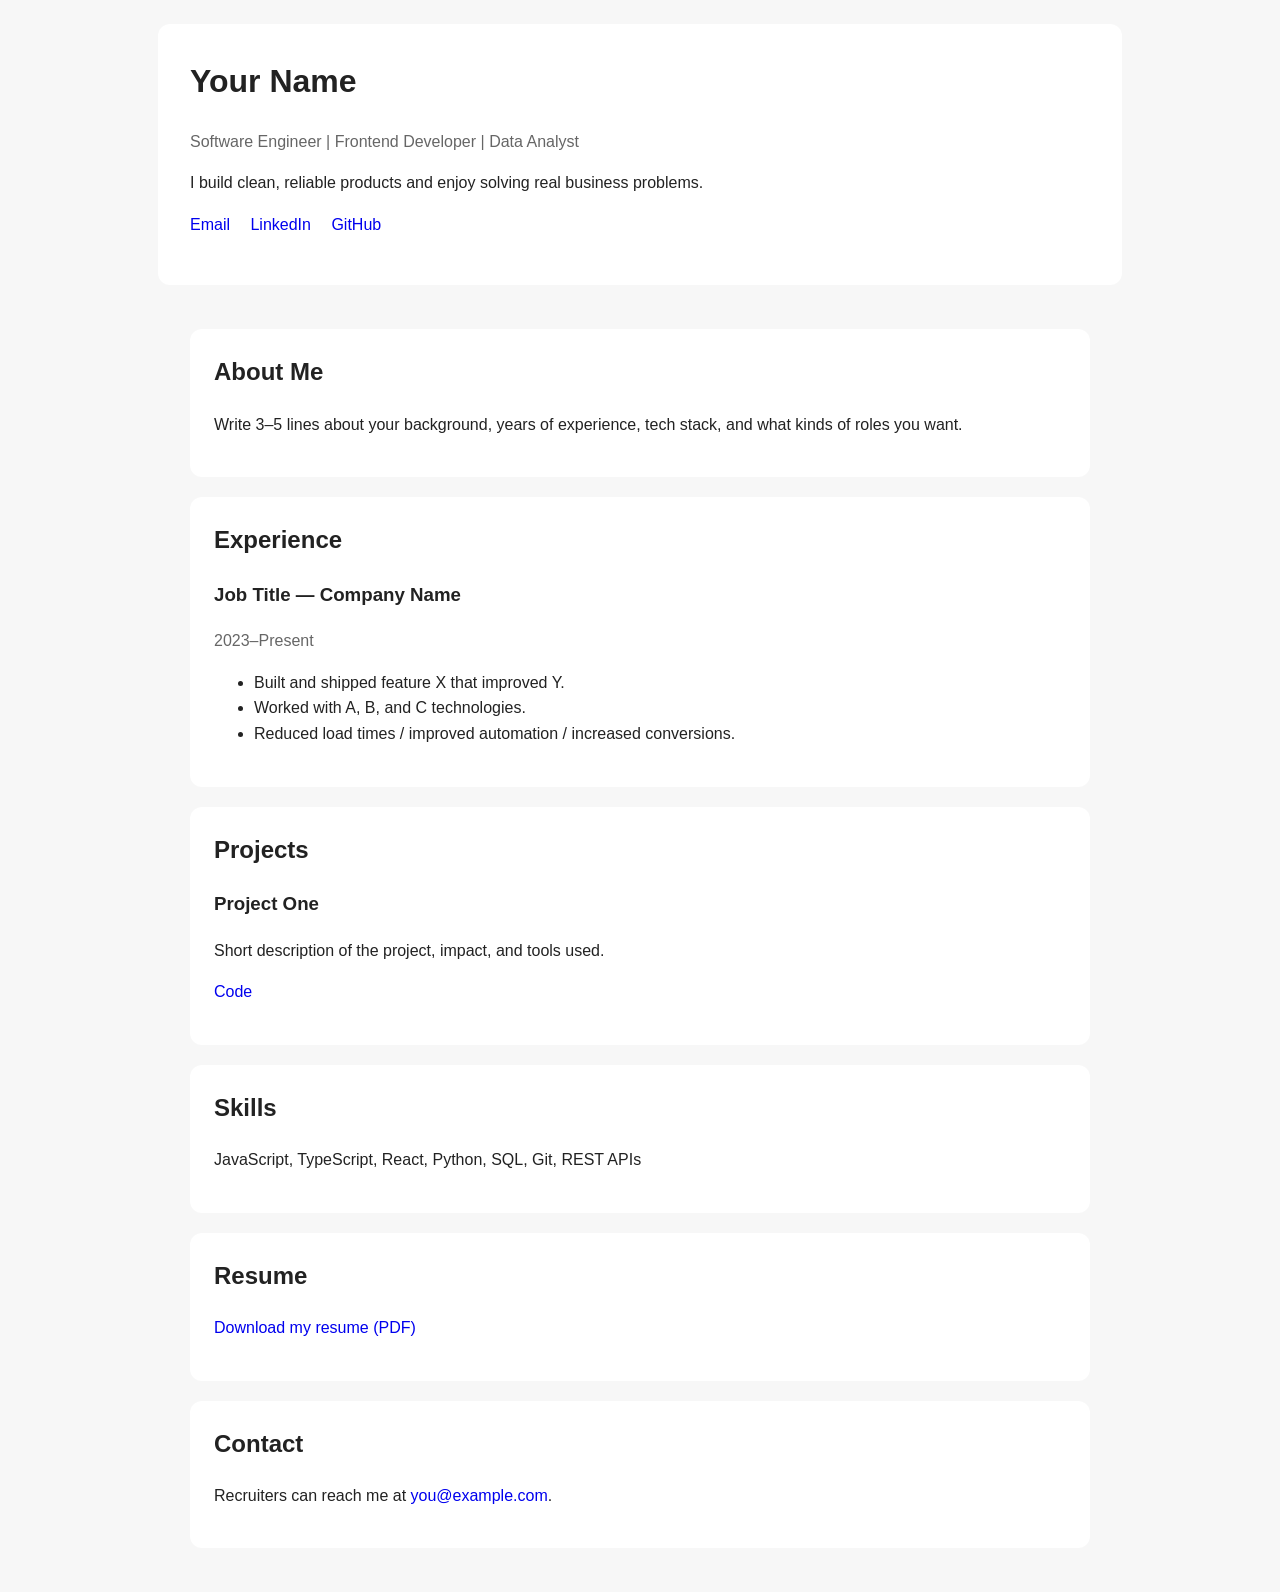
==== index.html @ fd003171 "added index and style" ====
<!DOCTYPE html>
<html lang="en">
<head>
  <meta charset="UTF-8" />
  <meta name="viewport" content="width=device-width, initial-scale=1.0" />
  <title>Your Name | CV</title>
  <meta name="description" content="Portfolio and CV of Your Name" />
  <link rel="stylesheet" href="style.css" />
</head>
<body>
  <header class="container hero">
    <h1>Your Name</h1>
    <p class="tagline">Software Engineer | Frontend Developer | Data Analyst</p>
    <p>
      I build clean, reliable products and enjoy solving real business problems.
    </p>
    <p class="links">
      <a href="mailto:you@example.com">Email</a>
      <a href="https://www.linkedin.com/in/your-linkedin/" target="_blank" rel="noopener">LinkedIn</a>
      <a href="https://github.com/yourusername" target="_blank" rel="noopener">GitHub</a>
    </p>
  </header>

  <main class="container">
    <section>
      <h2>About Me</h2>
      <p>
        Write 3–5 lines about your background, years of experience, tech stack,
        and what kinds of roles you want.
      </p>
    </section>

    <section>
      <h2>Experience</h2>
      <article>
        <h3>Job Title — Company Name</h3>
        <p class="meta">2023–Present</p>
        <ul>
          <li>Built and shipped feature X that improved Y.</li>
          <li>Worked with A, B, and C technologies.</li>
          <li>Reduced load times / improved automation / increased conversions.</li>
        </ul>
      </article>
    </section>

    <section>
      <h2>Projects</h2>
      <article>
        <h3>Project One</h3>
        <p>
          Short description of the project, impact, and tools used.
        </p>
        <p>
          <a href="https://github.com/yourusername/project-one" target="_blank" rel="noopener">Code</a>
        </p>
      </article>
    </section>

    <section>
      <h2>Skills</h2>
      <p>JavaScript, TypeScript, React, Python, SQL, Git, REST APIs</p>
    </section>

    <section>
      <h2>Resume</h2>
      <p>
        <a href="resume.pdf" target="_blank" rel="noopener">Download my resume (PDF)</a>
      </p>
    </section>

    <section>
      <h2>Contact</h2>
      <p>
        Recruiters can reach me at
        <a href="mailto:you@example.com">you@example.com</a>.
      </p>
    </section>
  </main>
</body>
</html>
---- style.css ----
body {
  margin: 0;
  font-family: Arial, sans-serif;
  line-height: 1.6;
  color: #222;
  background: #f7f7f7;
}

.container {
  max-width: 900px;
  margin: 0 auto;
  padding: 24px;
}

.hero {
  background: white;
  margin-top: 24px;
  border-radius: 12px;
  padding: 32px;
}

section {
  background: white;
  margin: 20px 0;
  border-radius: 12px;
  padding: 24px;
}

h1, h2, h3 {
  margin-top: 0;
}

.tagline, .meta {
  color: #666;
}

.links a {
  margin-right: 16px;
}

a {
  text-decoration: none;
}

a:hover {
  text-decoration: underline;
}
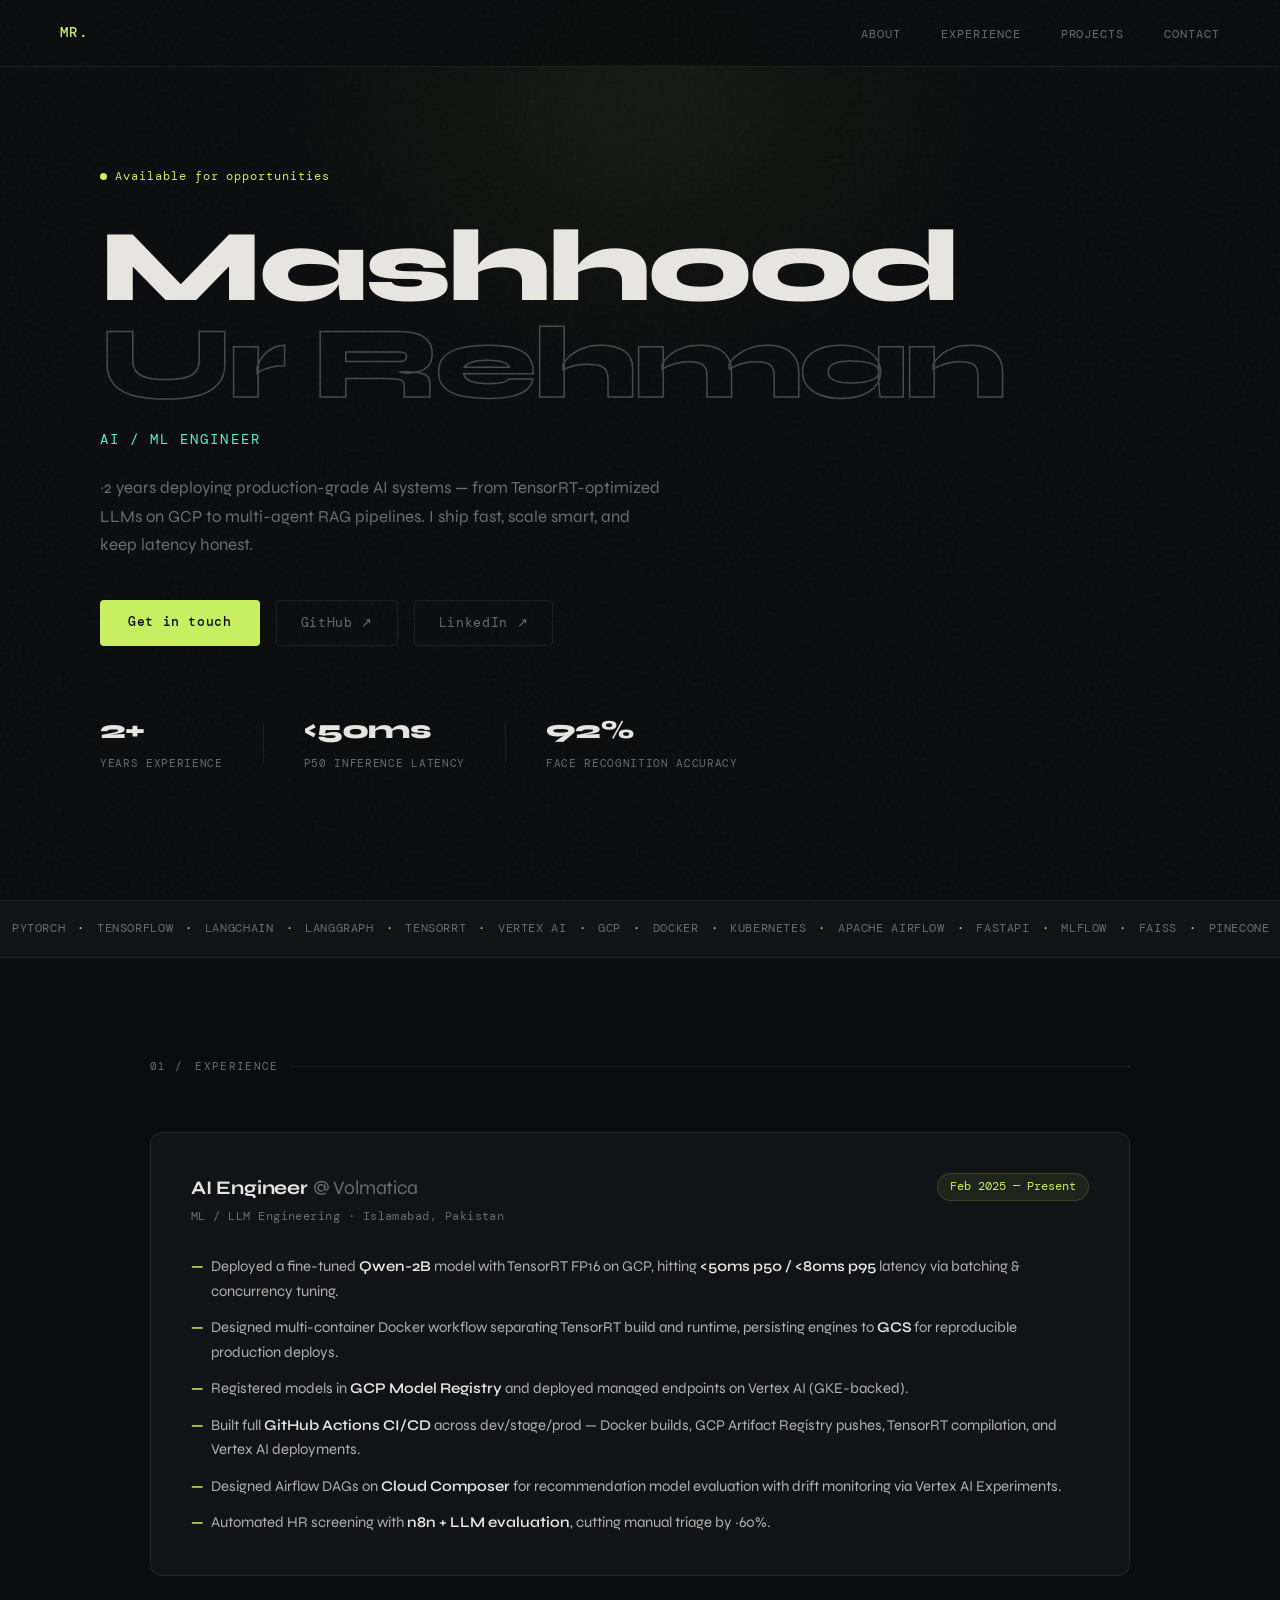
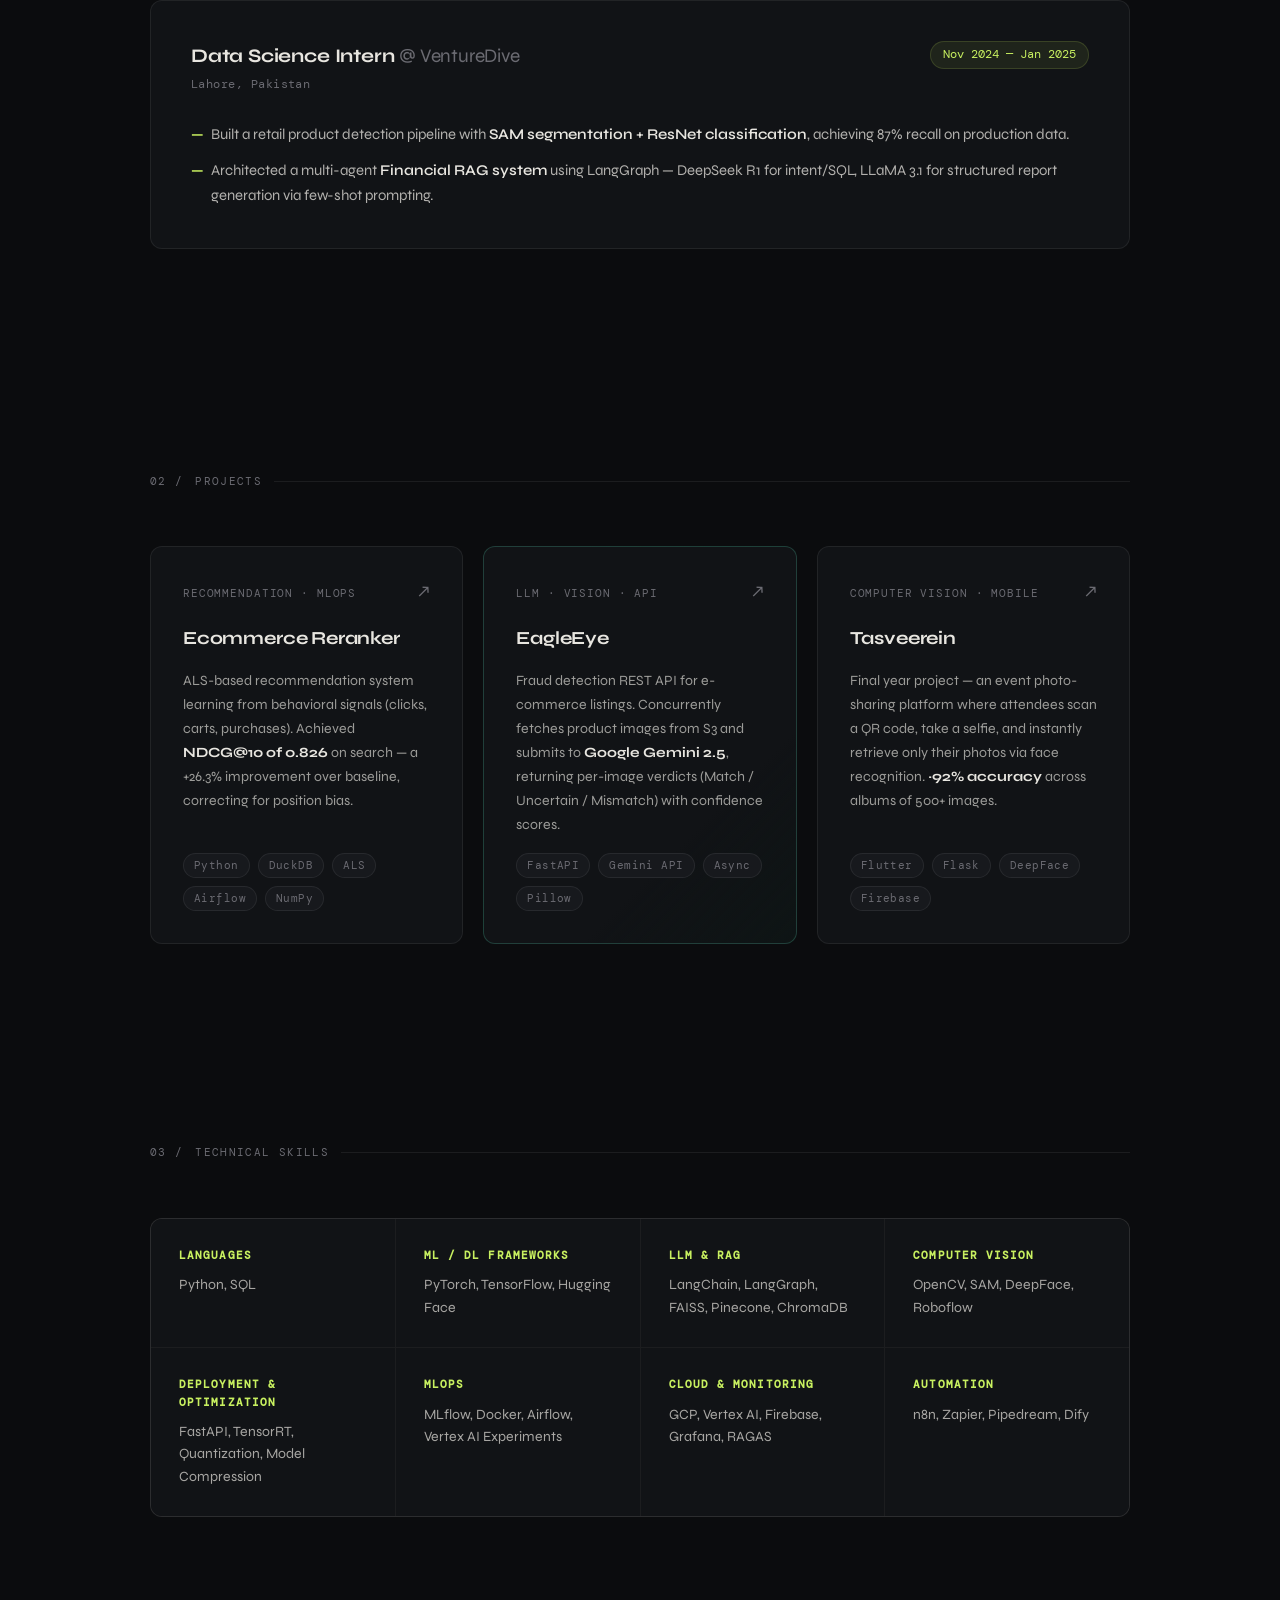
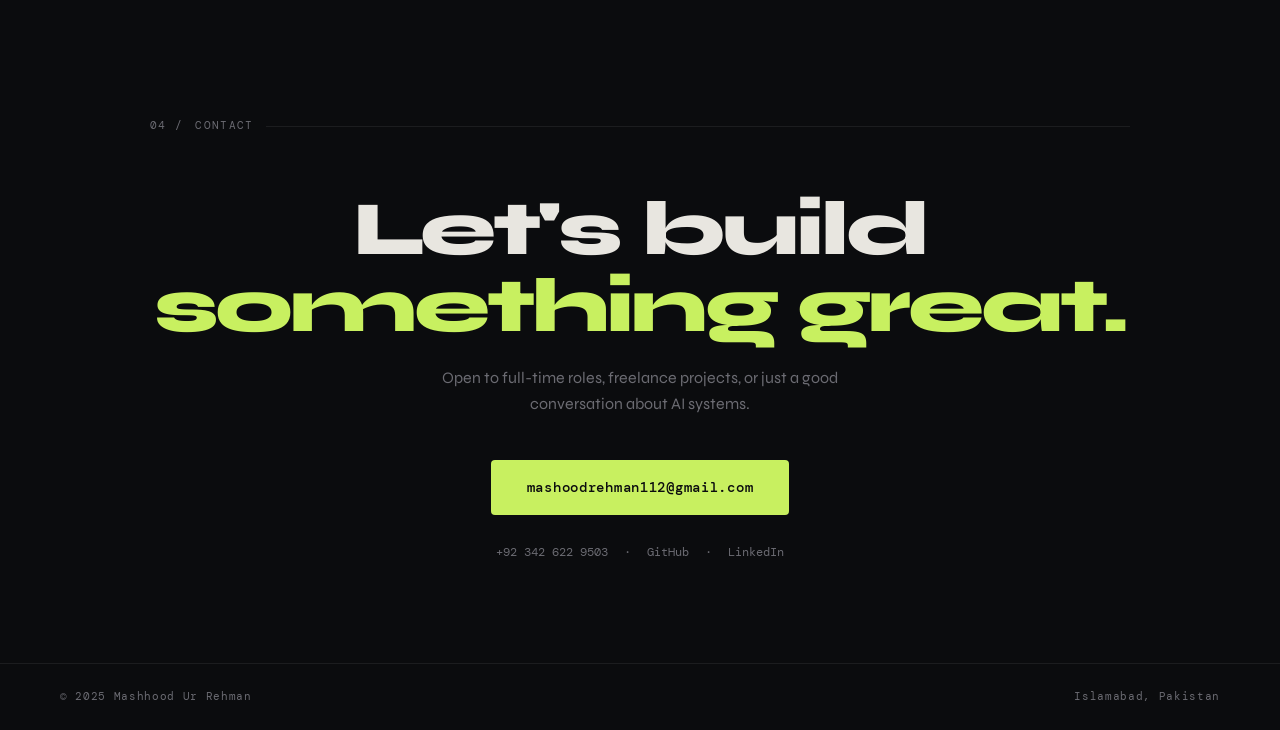
==== commit 7c2e8dbc: "modified index and style" ====
--- a/index.html
+++ b/index.html
@@ -2,79 +2,236 @@
 <html lang="en">
 <head>
   <meta charset="UTF-8" />
-  <meta name="viewport" content="width=device-width, initial-scale=1.0" />
-  <title>Your Name | CV</title>
-  <meta name="description" content="Portfolio and CV of Your Name" />
+  <meta name="viewport" content="width=device-width, initial-scale=1.0"/>
+  <title>Mashhood Ur Rehman — AI/ML Engineer</title>
   <link rel="stylesheet" href="style.css" />
+  <link rel="preconnect" href="https://fonts.googleapis.com">
+  <link href="https://fonts.googleapis.com/css2?family=Syne:wght@400;600;700;800&family=DM+Mono:wght@300;400;500&display=swap" rel="stylesheet">
 </head>
 <body>
-  <header class="container hero">
-    <h1>Your Name</h1>
-    <p class="tagline">Software Engineer | Frontend Developer | Data Analyst</p>
-    <p>
-      I build clean, reliable products and enjoy solving real business problems.
+
+  <!-- Noise overlay -->
+  <div class="noise"></div>
+
+  <!-- Ambient glow -->
+  <div class="ambient"></div>
+
+  <!-- NAV -->
+  <nav>
+    <span class="nav-logo">MR.</span>
+    <ul>
+      <li><a href="#about">About</a></li>
+      <li><a href="#experience">Experience</a></li>
+      <li><a href="#projects">Projects</a></li>
+      <li><a href="#contact">Contact</a></li>
+    </ul>
+  </nav>
+
+  <!-- HERO -->
+  <section class="hero" id="about">
+    <div class="hero-tag"><span class="dot"></span> Available for opportunities</div>
+    <h1>Mashhood<br/><em>Ur Rehman</em></h1>
+    <p class="hero-role">AI / ML Engineer</p>
+    <p class="hero-bio">
+      ~2 years deploying production-grade AI systems — from TensorRT-optimized LLMs on GCP to 
+      multi-agent RAG pipelines. I ship fast, scale smart, and keep latency honest.
     </p>
-    <p class="links">
-      <a href="mailto:you@example.com">Email</a>
-      <a href="https://www.linkedin.com/in/your-linkedin/" target="_blank" rel="noopener">LinkedIn</a>
-      <a href="https://github.com/yourusername" target="_blank" rel="noopener">GitHub</a>
-    </p>
-  </header>
-
-  <main class="container">
-    <section>
-      <h2>About Me</h2>
-      <p>
-        Write 3–5 lines about your background, years of experience, tech stack,
-        and what kinds of roles you want.
-      </p>
-    </section>
-
-    <section>
-      <h2>Experience</h2>
-      <article>
-        <h3>Job Title — Company Name</h3>
-        <p class="meta">2023–Present</p>
-        <ul>
-          <li>Built and shipped feature X that improved Y.</li>
-          <li>Worked with A, B, and C technologies.</li>
-          <li>Reduced load times / improved automation / increased conversions.</li>
-        </ul>
-      </article>
-    </section>
-
-    <section>
-      <h2>Projects</h2>
-      <article>
-        <h3>Project One</h3>
-        <p>
-          Short description of the project, impact, and tools used.
-        </p>
-        <p>
-          <a href="https://github.com/yourusername/project-one" target="_blank" rel="noopener">Code</a>
-        </p>
-      </article>
-    </section>
-
-    <section>
-      <h2>Skills</h2>
-      <p>JavaScript, TypeScript, React, Python, SQL, Git, REST APIs</p>
-    </section>
-
-    <section>
-      <h2>Resume</h2>
-      <p>
-        <a href="resume.pdf" target="_blank" rel="noopener">Download my resume (PDF)</a>
-      </p>
-    </section>
-
-    <section>
-      <h2>Contact</h2>
-      <p>
-        Recruiters can reach me at
-        <a href="mailto:you@example.com">you@example.com</a>.
-      </p>
-    </section>
-  </main>
+    <div class="hero-links">
+      <a href="mailto:mashoodrehman112@gmail.com" class="btn-primary">Get in touch</a>
+      <a href="https://github.com/MrMashood" class="btn-ghost" target="_blank">GitHub ↗</a>
+      <a href="https://linkedin.com" class="btn-ghost" target="_blank">LinkedIn ↗</a>
+    </div>
+    <div class="hero-stats">
+      <div class="stat"><span class="stat-num">2+</span><span class="stat-label">Years experience</span></div>
+      <div class="stat-div"></div>
+      <div class="stat"><span class="stat-num">&lt;50ms</span><span class="stat-label">p50 inference latency</span></div>
+      <div class="stat-div"></div>
+      <div class="stat"><span class="stat-num">92%</span><span class="stat-label">Face recognition accuracy</span></div>
+    </div>
+  </section>
+
+  <!-- SKILLS MARQUEE -->
+  <div class="marquee-wrap">
+    <div class="marquee">
+      <span>PyTorch</span><span class="sep">·</span>
+      <span>TensorFlow</span><span class="sep">·</span>
+      <span>LangChain</span><span class="sep">·</span>
+      <span>LangGraph</span><span class="sep">·</span>
+      <span>TensorRT</span><span class="sep">·</span>
+      <span>Vertex AI</span><span class="sep">·</span>
+      <span>GCP</span><span class="sep">·</span>
+      <span>Docker</span><span class="sep">·</span>
+      <span>Kubernetes</span><span class="sep">·</span>
+      <span>Apache Airflow</span><span class="sep">·</span>
+      <span>FastAPI</span><span class="sep">·</span>
+      <span>MLflow</span><span class="sep">·</span>
+      <span>FAISS</span><span class="sep">·</span>
+      <span>Pinecone</span><span class="sep">·</span>
+      <span>Hugging Face</span><span class="sep">·</span>
+      <span>OpenCV</span><span class="sep">·</span>
+      <!-- duplicate for seamless loop -->
+      <span>PyTorch</span><span class="sep">·</span>
+      <span>TensorFlow</span><span class="sep">·</span>
+      <span>LangChain</span><span class="sep">·</span>
+      <span>LangGraph</span><span class="sep">·</span>
+      <span>TensorRT</span><span class="sep">·</span>
+      <span>Vertex AI</span><span class="sep">·</span>
+      <span>GCP</span><span class="sep">·</span>
+      <span>Docker</span><span class="sep">·</span>
+      <span>Kubernetes</span><span class="sep">·</span>
+      <span>Apache Airflow</span><span class="sep">·</span>
+      <span>FastAPI</span><span class="sep">·</span>
+      <span>MLflow</span><span class="sep">·</span>
+      <span>FAISS</span><span class="sep">·</span>
+      <span>Pinecone</span><span class="sep">·</span>
+      <span>Hugging Face</span><span class="sep">·</span>
+      <span>OpenCV</span><span class="sep">·</span>
+    </div>
+  </div>
+
+  <!-- EXPERIENCE -->
+  <section class="section" id="experience">
+    <div class="section-label"><span class="mono">01 /</span> Experience</div>
+
+    <div class="exp-card">
+      <div class="exp-header">
+        <div>
+          <h3>AI Engineer <span class="muted">@ Volmatica</span></h3>
+          <p class="exp-sub">ML / LLM Engineering · Islamabad, Pakistan</p>
+        </div>
+        <span class="exp-date">Feb 2025 — Present</span>
+      </div>
+      <ul class="exp-list">
+        <li>Deployed a fine-tuned <strong>Qwen-2B</strong> model with TensorRT FP16 on GCP, hitting <strong>&lt;50ms p50 / &lt;80ms p95</strong> latency via batching & concurrency tuning.</li>
+        <li>Designed multi-container Docker workflow separating TensorRT build and runtime, persisting engines to <strong>GCS</strong> for reproducible production deploys.</li>
+        <li>Registered models in <strong>GCP Model Registry</strong> and deployed managed endpoints on Vertex AI (GKE-backed).</li>
+        <li>Built full <strong>GitHub Actions CI/CD</strong> across dev/stage/prod — Docker builds, GCP Artifact Registry pushes, TensorRT compilation, and Vertex AI deployments.</li>
+        <li>Designed Airflow DAGs on <strong>Cloud Composer</strong> for recommendation model evaluation with drift monitoring via Vertex AI Experiments.</li>
+        <li>Automated HR screening with <strong>n8n + LLM evaluation</strong>, cutting manual triage by ~60%.</li>
+      </ul>
+    </div>
+
+    <div class="exp-card">
+      <div class="exp-header">
+        <div>
+          <h3>Data Science Intern <span class="muted">@ VentureDive</span></h3>
+          <p class="exp-sub">Lahore, Pakistan</p>
+        </div>
+        <span class="exp-date">Nov 2024 — Jan 2025</span>
+      </div>
+      <ul class="exp-list">
+        <li>Built a retail product detection pipeline with <strong>SAM segmentation + ResNet classification</strong>, achieving 87% recall on production data.</li>
+        <li>Architected a multi-agent <strong>Financial RAG system</strong> using LangGraph — DeepSeek R1 for intent/SQL, LLaMA 3.1 for structured report generation via few-shot prompting.</li>
+      </ul>
+    </div>
+  </section>
+
+  <!-- PROJECTS -->
+  <section class="section" id="projects">
+    <div class="section-label"><span class="mono">02 /</span> Projects</div>
+
+    <div class="projects-grid">
+
+      <div class="proj-card">
+        <div class="proj-top">
+          <span class="proj-tag">Recommendation · MLOps</span>
+          <a href="#" class="proj-link">↗</a>
+        </div>
+        <h3>Ecommerce Reranker</h3>
+        <p>ALS-based recommendation system learning from behavioral signals (clicks, carts, purchases). Achieved <strong>NDCG@10 of 0.826</strong> on search — a +26.3% improvement over baseline, correcting for position bias.</p>
+        <div class="proj-stack">
+          <span>Python</span><span>DuckDB</span><span>ALS</span><span>Airflow</span><span>NumPy</span>
+        </div>
+      </div>
+
+      <div class="proj-card featured">
+        <div class="proj-top">
+          <span class="proj-tag">LLM · Vision · API</span>
+          <a href="#" class="proj-link">↗</a>
+        </div>
+        <h3>EagleEye</h3>
+        <p>Fraud detection REST API for e-commerce listings. Concurrently fetches product images from S3 and submits to <strong>Google Gemini 2.5</strong>, returning per-image verdicts (Match / Uncertain / Mismatch) with confidence scores.</p>
+        <div class="proj-stack">
+          <span>FastAPI</span><span>Gemini API</span><span>Async</span><span>Pillow</span>
+        </div>
+      </div>
+
+      <div class="proj-card">
+        <div class="proj-top">
+          <span class="proj-tag">Computer Vision · Mobile</span>
+          <a href="#" class="proj-link">↗</a>
+        </div>
+        <h3>Tasveerein</h3>
+        <p>Final year project — an event photo-sharing platform where attendees scan a QR code, take a selfie, and instantly retrieve only their photos via face recognition. <strong>~92% accuracy</strong> across albums of 500+ images.</p>
+        <div class="proj-stack">
+          <span>Flutter</span><span>Flask</span><span>DeepFace</span><span>Firebase</span>
+        </div>
+      </div>
+
+    </div>
+  </section>
+
+  <!-- SKILLS -->
+  <section class="section skills-section">
+    <div class="section-label"><span class="mono">03 /</span> Technical Skills</div>
+    <div class="skills-grid">
+      <div class="skill-group">
+        <h4>Languages</h4>
+        <p>Python, SQL</p>
+      </div>
+      <div class="skill-group">
+        <h4>ML / DL Frameworks</h4>
+        <p>PyTorch, TensorFlow, Hugging Face</p>
+      </div>
+      <div class="skill-group">
+        <h4>LLM & RAG</h4>
+        <p>LangChain, LangGraph, FAISS, Pinecone, ChromaDB</p>
+      </div>
+      <div class="skill-group">
+        <h4>Computer Vision</h4>
+        <p>OpenCV, SAM, DeepFace, Roboflow</p>
+      </div>
+      <div class="skill-group">
+        <h4>Deployment & Optimization</h4>
+        <p>FastAPI, TensorRT, Quantization, Model Compression</p>
+      </div>
+      <div class="skill-group">
+        <h4>MLOps</h4>
+        <p>MLflow, Docker, Airflow, Vertex AI Experiments</p>
+      </div>
+      <div class="skill-group">
+        <h4>Cloud & Monitoring</h4>
+        <p>GCP, Vertex AI, Firebase, Grafana, RAGAS</p>
+      </div>
+      <div class="skill-group">
+        <h4>Automation</h4>
+        <p>n8n, Zapier, Pipedream, Dify</p>
+      </div>
+    </div>
+  </section>
+
+  <!-- CONTACT -->
+  <section class="section contact-section" id="contact">
+    <div class="section-label"><span class="mono">04 /</span> Contact</div>
+    <h2 class="contact-heading">Let's build<br/><em>something great.</em></h2>
+    <p class="contact-sub">Open to full-time roles, freelance projects, or just a good conversation about AI systems.</p>
+    <a href="mailto:mashoodrehman112@gmail.com" class="btn-primary large">
+      mashoodrehman112@gmail.com
+    </a>
+    <div class="contact-links">
+      <a href="tel:+923426229503">+92 342 622 9503</a>
+      <span>·</span>
+      <a href="https://github.com/MrMashood" target="_blank">GitHub</a>
+      <span>·</span>
+      <a href="https://linkedin.com" target="_blank">LinkedIn</a>
+    </div>
+  </section>
+
+  <!-- FOOTER -->
+  <footer>
+    <span class="mono">© 2025 Mashhood Ur Rehman</span>
+    <span class="mono">Islamabad, Pakistan</span>
+  </footer>
+
 </body>
-</html>+</html>
--- a/style.css
+++ b/style.css
@@ -1,47 +1,602 @@
+/* ============================================
+   MASHHOOD UR REHMAN — Portfolio
+   Aesthetic: Dark industrial / editorial
+   Fonts: Syne (display) + DM Mono (accents)
+   ============================================ */
+
+*, *::before, *::after {
+  box-sizing: border-box;
+  margin: 0;
+  padding: 0;
+}
+
+:root {
+  --bg: #0b0c0e;
+  --surface: #111316;
+  --surface2: #17191d;
+  --border: rgba(255,255,255,0.07);
+  --text: #e8e6e0;
+  --muted: #6b6b72;
+  --accent: #c8f060;
+  --accent2: #5ff0c8;
+  --font-display: 'Syne', sans-serif;
+  --font-mono: 'DM Mono', monospace;
+}
+
+html {
+  scroll-behavior: smooth;
+}
+
 body {
-  margin: 0;
-  font-family: Arial, sans-serif;
+  background: var(--bg);
+  color: var(--text);
+  font-family: var(--font-display);
+  font-size: 16px;
   line-height: 1.6;
-  color: #222;
-  background: #f7f7f7;
-}
-
-.container {
-  max-width: 900px;
+  overflow-x: hidden;
+}
+
+/* ---- Noise texture overlay ---- */
+.noise {
+  position: fixed;
+  inset: 0;
+  z-index: 9999;
+  pointer-events: none;
+  opacity: 0.03;
+  background-image: url("data:image/svg+xml,%3Csvg viewBox='0 0 256 256' xmlns='http://www.w3.org/2000/svg'%3E%3Cfilter id='noise'%3E%3CfeTurbulence type='fractalNoise' baseFrequency='0.9' numOctaves='4' stitchTiles='stitch'/%3E%3C/filter%3E%3Crect width='100%25' height='100%25' filter='url(%23noise)'/%3E%3C/svg%3E");
+}
+
+/* ---- Ambient glow ---- */
+.ambient {
+  position: fixed;
+  top: -200px;
+  left: 50%;
+  transform: translateX(-50%);
+  width: 800px;
+  height: 600px;
+  background: radial-gradient(ellipse at center, rgba(200,240,96,0.06) 0%, transparent 70%);
+  pointer-events: none;
+  z-index: 0;
+}
+
+/* ============================================
+   NAV
+   ============================================ */
+nav {
+  position: fixed;
+  top: 0; left: 0; right: 0;
+  z-index: 100;
+  display: flex;
+  align-items: center;
+  justify-content: space-between;
+  padding: 20px 60px;
+  background: rgba(11,12,14,0.85);
+  backdrop-filter: blur(16px);
+  border-bottom: 1px solid var(--border);
+}
+
+.nav-logo {
+  font-family: var(--font-mono);
+  font-size: 0.85rem;
+  color: var(--accent);
+  font-weight: 500;
+  letter-spacing: 0.1em;
+}
+
+nav ul {
+  list-style: none;
+  display: flex;
+  gap: 40px;
+}
+
+nav ul a {
+  font-family: var(--font-mono);
+  font-size: 0.75rem;
+  color: var(--muted);
+  text-decoration: none;
+  letter-spacing: 0.08em;
+  text-transform: uppercase;
+  transition: color 0.2s;
+}
+
+nav ul a:hover { color: var(--text); }
+
+/* ============================================
+   HERO
+   ============================================ */
+.hero {
+  min-height: 100vh;
+  display: flex;
+  flex-direction: column;
+  justify-content: center;
+  padding: 120px 60px 80px;
+  position: relative;
+  z-index: 1;
+  max-width: 1200px;
   margin: 0 auto;
-  padding: 24px;
-}
-
-.hero {
-  background: white;
-  margin-top: 24px;
+  animation: fadeUp 0.9s ease both;
+}
+
+@keyframes fadeUp {
+  from { opacity: 0; transform: translateY(30px); }
+  to   { opacity: 1; transform: translateY(0); }
+}
+
+.hero-tag {
+  display: inline-flex;
+  align-items: center;
+  gap: 8px;
+  font-family: var(--font-mono);
+  font-size: 0.75rem;
+  color: var(--accent);
+  letter-spacing: 0.08em;
+  margin-bottom: 32px;
+  animation: fadeUp 0.8s 0.1s ease both;
+}
+
+.dot {
+  width: 7px;
+  height: 7px;
+  background: var(--accent);
+  border-radius: 50%;
+  animation: pulse 2s infinite;
+}
+
+@keyframes pulse {
+  0%, 100% { opacity: 1; box-shadow: 0 0 0 0 rgba(200,240,96,0.4); }
+  50% { box-shadow: 0 0 0 6px rgba(200,240,96,0); }
+}
+
+.hero h1 {
+  font-size: clamp(3.5rem, 8vw, 7rem);
+  font-weight: 800;
+  line-height: 0.95;
+  letter-spacing: -0.03em;
+  margin-bottom: 16px;
+  animation: fadeUp 0.8s 0.15s ease both;
+}
+
+.hero h1 em {
+  font-style: normal;
+  color: transparent;
+  -webkit-text-stroke: 1.5px rgba(255,255,255,0.25);
+}
+
+.hero-role {
+  font-family: var(--font-mono);
+  font-size: 0.85rem;
+  color: var(--accent2);
+  letter-spacing: 0.15em;
+  text-transform: uppercase;
+  margin-bottom: 24px;
+  animation: fadeUp 0.8s 0.2s ease both;
+}
+
+.hero-bio {
+  max-width: 560px;
+  font-size: 1.05rem;
+  color: var(--muted);
+  line-height: 1.7;
+  margin-bottom: 40px;
+  animation: fadeUp 0.8s 0.25s ease both;
+}
+
+.hero-links {
+  display: flex;
+  gap: 16px;
+  flex-wrap: wrap;
+  margin-bottom: 64px;
+  animation: fadeUp 0.8s 0.3s ease both;
+}
+
+.btn-primary {
+  display: inline-block;
+  padding: 12px 28px;
+  background: var(--accent);
+  color: #0b0c0e;
+  font-family: var(--font-mono);
+  font-size: 0.8rem;
+  font-weight: 500;
+  letter-spacing: 0.05em;
+  text-decoration: none;
+  border-radius: 4px;
+  transition: background 0.2s, transform 0.15s;
+}
+.btn-primary:hover { background: #d6f57a; transform: translateY(-1px); }
+.btn-primary.large { font-size: 0.9rem; padding: 16px 36px; }
+
+.btn-ghost {
+  display: inline-block;
+  padding: 12px 24px;
+  border: 1px solid var(--border);
+  color: var(--muted);
+  font-family: var(--font-mono);
+  font-size: 0.8rem;
+  letter-spacing: 0.05em;
+  text-decoration: none;
+  border-radius: 4px;
+  transition: border-color 0.2s, color 0.2s;
+}
+.btn-ghost:hover { border-color: var(--text); color: var(--text); }
+
+.hero-stats {
+  display: flex;
+  align-items: center;
+  gap: 40px;
+  animation: fadeUp 0.8s 0.35s ease both;
+}
+
+.stat { display: flex; flex-direction: column; gap: 4px; }
+.stat-num {
+  font-size: 1.6rem;
+  font-weight: 800;
+  color: var(--text);
+  letter-spacing: -0.02em;
+}
+.stat-label {
+  font-family: var(--font-mono);
+  font-size: 0.7rem;
+  color: var(--muted);
+  text-transform: uppercase;
+  letter-spacing: 0.06em;
+}
+.stat-div {
+  width: 1px;
+  height: 40px;
+  background: var(--border);
+}
+
+/* ============================================
+   MARQUEE
+   ============================================ */
+.marquee-wrap {
+  overflow: hidden;
+  border-top: 1px solid var(--border);
+  border-bottom: 1px solid var(--border);
+  padding: 18px 0;
+  background: var(--surface);
+  position: relative;
+  z-index: 1;
+}
+
+.marquee {
+  display: flex;
+  gap: 0;
+  white-space: nowrap;
+  animation: marquee 32s linear infinite;
+  width: max-content;
+}
+
+.marquee span {
+  font-family: var(--font-mono);
+  font-size: 0.78rem;
+  color: var(--muted);
+  letter-spacing: 0.05em;
+  padding: 0 12px;
+  text-transform: uppercase;
+}
+
+.marquee .sep {
+  color: var(--accent);
+  padding: 0;
+}
+
+@keyframes marquee {
+  from { transform: translateX(0); }
+  to   { transform: translateX(-50%); }
+}
+
+/* ============================================
+   SECTIONS
+   ============================================ */
+.section {
+  max-width: 1100px;
+  margin: 0 auto;
+  padding: 100px 60px;
+  position: relative;
+  z-index: 1;
+}
+
+.section-label {
+  font-family: var(--font-mono);
+  font-size: 0.7rem;
+  color: var(--muted);
+  letter-spacing: 0.12em;
+  text-transform: uppercase;
+  margin-bottom: 56px;
+  display: flex;
+  align-items: center;
+  gap: 12px;
+}
+
+.section-label::after {
+  content: '';
+  flex: 1;
+  height: 1px;
+  background: var(--border);
+}
+
+.mono { font-family: var(--font-mono); }
+.muted { color: var(--muted); font-weight: 400; }
+
+/* ============================================
+   EXPERIENCE
+   ============================================ */
+.exp-card {
+  background: var(--surface);
+  border: 1px solid var(--border);
+  border-radius: 12px;
+  padding: 40px;
+  margin-bottom: 24px;
+  transition: border-color 0.2s, transform 0.2s;
+}
+
+.exp-card:hover {
+  border-color: rgba(255,255,255,0.14);
+  transform: translateY(-2px);
+}
+
+.exp-header {
+  display: flex;
+  justify-content: space-between;
+  align-items: flex-start;
+  gap: 20px;
+  margin-bottom: 28px;
+  flex-wrap: wrap;
+}
+
+.exp-header h3 {
+  font-size: 1.2rem;
+  font-weight: 700;
+  letter-spacing: -0.01em;
+  margin-bottom: 4px;
+}
+
+.exp-sub {
+  font-family: var(--font-mono);
+  font-size: 0.72rem;
+  color: var(--muted);
+  letter-spacing: 0.04em;
+}
+
+.exp-date {
+  font-family: var(--font-mono);
+  font-size: 0.72rem;
+  color: var(--accent);
+  white-space: nowrap;
+  background: rgba(200,240,96,0.08);
+  padding: 4px 12px;
+  border-radius: 20px;
+  border: 1px solid rgba(200,240,96,0.15);
+}
+
+.exp-list {
+  list-style: none;
+  display: flex;
+  flex-direction: column;
+  gap: 12px;
+}
+
+.exp-list li {
+  font-size: 0.93rem;
+  color: rgba(232,230,224,0.75);
+  padding-left: 20px;
+  position: relative;
+  line-height: 1.65;
+}
+
+.exp-list li::before {
+  content: '—';
+  position: absolute;
+  left: 0;
+  color: var(--accent);
+  font-weight: 700;
+}
+
+.exp-list strong { color: var(--text); font-weight: 600; }
+
+/* ============================================
+   PROJECTS
+   ============================================ */
+.projects-grid {
+  display: grid;
+  grid-template-columns: repeat(auto-fit, minmax(300px, 1fr));
+  gap: 20px;
+}
+
+.proj-card {
+  background: var(--surface);
+  border: 1px solid var(--border);
   border-radius: 12px;
   padding: 32px;
-}
-
-section {
-  background: white;
-  margin: 20px 0;
+  transition: border-color 0.2s, transform 0.2s;
+  display: flex;
+  flex-direction: column;
+  gap: 16px;
+}
+
+.proj-card:hover {
+  border-color: rgba(255,255,255,0.14);
+  transform: translateY(-3px);
+}
+
+.proj-card.featured {
+  border-color: rgba(95,240,200,0.2);
+  background: linear-gradient(135deg, var(--surface) 70%, rgba(95,240,200,0.04));
+}
+
+.proj-top {
+  display: flex;
+  justify-content: space-between;
+  align-items: center;
+}
+
+.proj-tag {
+  font-family: var(--font-mono);
+  font-size: 0.68rem;
+  color: var(--muted);
+  letter-spacing: 0.08em;
+  text-transform: uppercase;
+}
+
+.proj-link {
+  font-size: 1.1rem;
+  color: var(--muted);
+  text-decoration: none;
+  transition: color 0.2s;
+}
+.proj-link:hover { color: var(--accent); }
+
+.proj-card h3 {
+  font-size: 1.15rem;
+  font-weight: 700;
+  letter-spacing: -0.01em;
+}
+
+.proj-card p {
+  font-size: 0.88rem;
+  color: rgba(232,230,224,0.65);
+  line-height: 1.7;
+  flex: 1;
+}
+
+.proj-card strong { color: var(--text); }
+
+.proj-stack {
+  display: flex;
+  flex-wrap: wrap;
+  gap: 8px;
+  margin-top: auto;
+}
+
+.proj-stack span {
+  font-family: var(--font-mono);
+  font-size: 0.67rem;
+  color: var(--muted);
+  background: var(--surface2);
+  border: 1px solid var(--border);
+  padding: 3px 10px;
+  border-radius: 20px;
+  letter-spacing: 0.04em;
+}
+
+/* ============================================
+   SKILLS
+   ============================================ */
+.skills-grid {
+  display: grid;
+  grid-template-columns: repeat(auto-fit, minmax(220px, 1fr));
+  gap: 1px;
+  background: var(--border);
+  border: 1px solid var(--border);
   border-radius: 12px;
-  padding: 24px;
-}
-
-h1, h2, h3 {
-  margin-top: 0;
-}
-
-.tagline, .meta {
-  color: #666;
-}
-
-.links a {
-  margin-right: 16px;
-}
-
-a {
+  overflow: hidden;
+}
+
+.skill-group {
+  background: var(--surface);
+  padding: 28px 28px;
+}
+
+.skill-group h4 {
+  font-family: var(--font-mono);
+  font-size: 0.68rem;
+  color: var(--accent);
+  text-transform: uppercase;
+  letter-spacing: 0.1em;
+  margin-bottom: 10px;
+}
+
+.skill-group p {
+  font-size: 0.88rem;
+  color: rgba(232,230,224,0.7);
+  line-height: 1.6;
+}
+
+/* ============================================
+   CONTACT
+   ============================================ */
+.contact-section {
+  text-align: center;
+}
+
+.contact-heading {
+  font-size: clamp(2.8rem, 6vw, 5.5rem);
+  font-weight: 800;
+  letter-spacing: -0.04em;
+  line-height: 1;
+  margin-bottom: 20px;
+}
+
+.contact-heading em {
+  font-style: normal;
+  color: var(--accent);
+}
+
+.contact-sub {
+  font-size: 1rem;
+  color: var(--muted);
+  margin-bottom: 44px;
+  max-width: 480px;
+  margin-left: auto;
+  margin-right: auto;
+}
+
+.contact-links {
+  margin-top: 28px;
+  display: flex;
+  justify-content: center;
+  align-items: center;
+  gap: 16px;
+  font-family: var(--font-mono);
+  font-size: 0.78rem;
+  color: var(--muted);
+}
+
+.contact-links a {
+  color: var(--muted);
   text-decoration: none;
-}
-
-a:hover {
-  text-decoration: underline;
-}+  transition: color 0.2s;
+}
+.contact-links a:hover { color: var(--text); }
+
+/* ============================================
+   FOOTER
+   ============================================ */
+footer {
+  border-top: 1px solid var(--border);
+  display: flex;
+  justify-content: space-between;
+  padding: 24px 60px;
+  font-family: var(--font-mono);
+  font-size: 0.7rem;
+  color: var(--muted);
+  letter-spacing: 0.06em;
+}
+
+/* ============================================
+   RESPONSIVE
+   ============================================ */
+@media (max-width: 768px) {
+  nav { padding: 16px 24px; }
+  nav ul { gap: 20px; }
+
+  .hero { padding: 100px 24px 60px; }
+  .section { padding: 70px 24px; }
+  footer { padding: 20px 24px; flex-direction: column; gap: 8px; }
+
+  .hero-stats { gap: 24px; flex-wrap: wrap; }
+  .stat-div { display: none; }
+
+  .exp-header { flex-direction: column; }
+  .exp-card { padding: 28px 20px; }
+
+  .contact-links { flex-wrap: wrap; }
+}
+
+@media (max-width: 480px) {
+  nav ul { display: none; }
+  .hero h1 { font-size: 3rem; }
+  .projects-grid { grid-template-columns: 1fr; }
+  .skills-grid { grid-template-columns: 1fr; }
+}
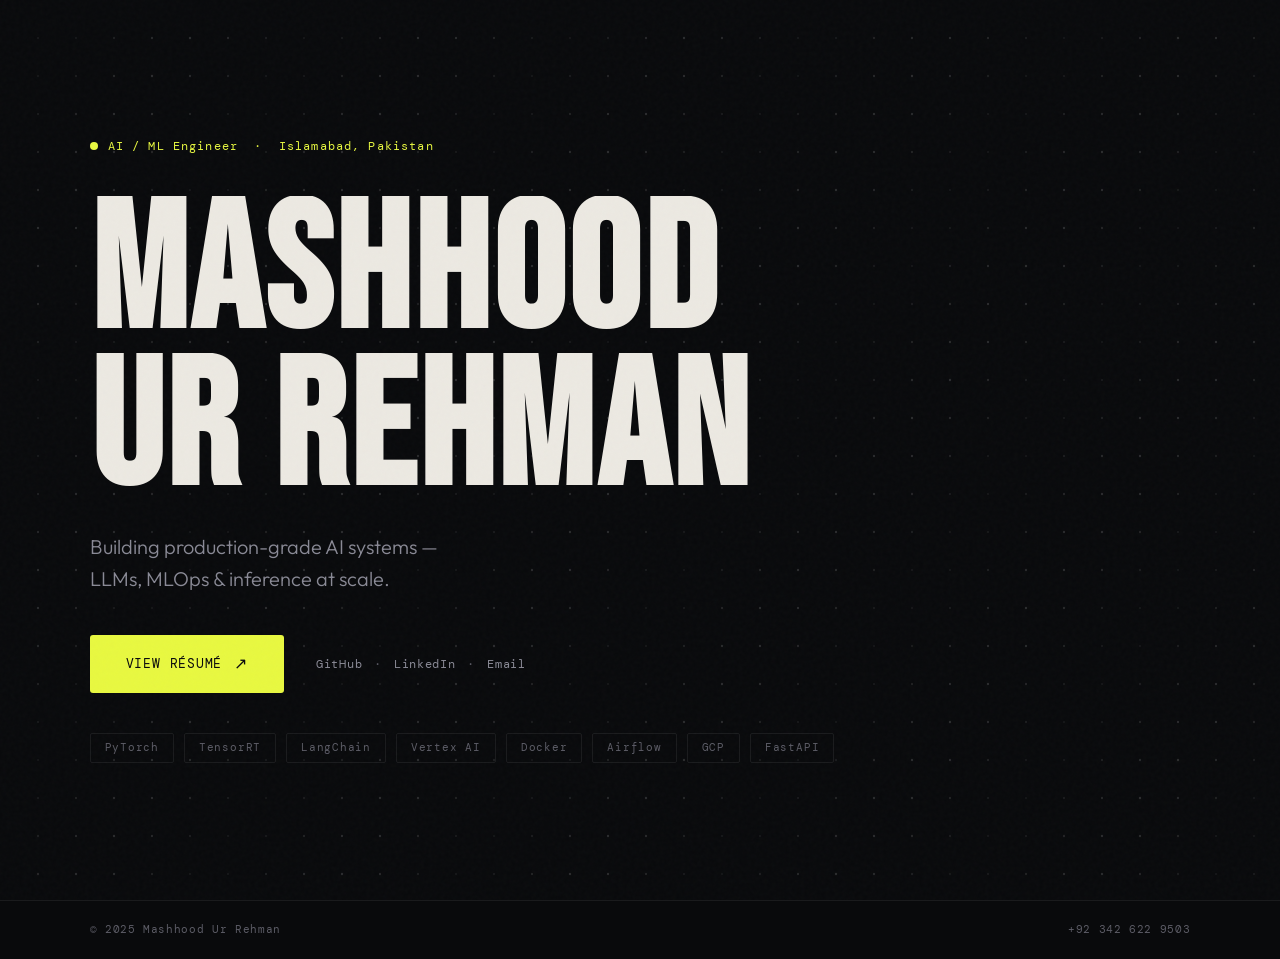
==== commit 4c4b78b5: "modified index and style" ====
--- a/index.html
+++ b/index.html
@@ -1,237 +1,103 @@
 <!DOCTYPE html>
 <html lang="en">
 <head>
-  <meta charset="UTF-8" />
+  <meta charset="UTF-8"/>
   <meta name="viewport" content="width=device-width, initial-scale=1.0"/>
-  <title>Mashhood Ur Rehman — AI/ML Engineer</title>
-  <link rel="stylesheet" href="style.css" />
+  <title>Mashhood Ur Rehman</title>
+  <link rel="stylesheet" href="style.css"/>
   <link rel="preconnect" href="https://fonts.googleapis.com">
-  <link href="https://fonts.googleapis.com/css2?family=Syne:wght@400;600;700;800&family=DM+Mono:wght@300;400;500&display=swap" rel="stylesheet">
+  <link href="https://fonts.googleapis.com/css2?family=Bebas+Neue&family=Outfit:wght@300;400;500&family=DM+Mono:wght@300;400&display=swap" rel="stylesheet">
 </head>
-<body>
+<body class="home-page">
 
-  <!-- Noise overlay -->
+  <canvas id="grid-canvas"></canvas>
   <div class="noise"></div>
 
-  <!-- Ambient glow -->
-  <div class="ambient"></div>
+  <main class="home-main">
 
-  <!-- NAV -->
-  <nav>
-    <span class="nav-logo">MR.</span>
-    <ul>
-      <li><a href="#about">About</a></li>
-      <li><a href="#experience">Experience</a></li>
-      <li><a href="#projects">Projects</a></li>
-      <li><a href="#contact">Contact</a></li>
-    </ul>
-  </nav>
-
-  <!-- HERO -->
-  <section class="hero" id="about">
-    <div class="hero-tag"><span class="dot"></span> Available for opportunities</div>
-    <h1>Mashhood<br/><em>Ur Rehman</em></h1>
-    <p class="hero-role">AI / ML Engineer</p>
-    <p class="hero-bio">
-      ~2 years deploying production-grade AI systems — from TensorRT-optimized LLMs on GCP to 
-      multi-agent RAG pipelines. I ship fast, scale smart, and keep latency honest.
-    </p>
-    <div class="hero-links">
-      <a href="mailto:mashoodrehman112@gmail.com" class="btn-primary">Get in touch</a>
-      <a href="https://github.com/MrMashood" class="btn-ghost" target="_blank">GitHub ↗</a>
-      <a href="https://linkedin.com" class="btn-ghost" target="_blank">LinkedIn ↗</a>
-    </div>
-    <div class="hero-stats">
-      <div class="stat"><span class="stat-num">2+</span><span class="stat-label">Years experience</span></div>
-      <div class="stat-div"></div>
-      <div class="stat"><span class="stat-num">&lt;50ms</span><span class="stat-label">p50 inference latency</span></div>
-      <div class="stat-div"></div>
-      <div class="stat"><span class="stat-num">92%</span><span class="stat-label">Face recognition accuracy</span></div>
-    </div>
-  </section>
-
-  <!-- SKILLS MARQUEE -->
-  <div class="marquee-wrap">
-    <div class="marquee">
-      <span>PyTorch</span><span class="sep">·</span>
-      <span>TensorFlow</span><span class="sep">·</span>
-      <span>LangChain</span><span class="sep">·</span>
-      <span>LangGraph</span><span class="sep">·</span>
-      <span>TensorRT</span><span class="sep">·</span>
-      <span>Vertex AI</span><span class="sep">·</span>
-      <span>GCP</span><span class="sep">·</span>
-      <span>Docker</span><span class="sep">·</span>
-      <span>Kubernetes</span><span class="sep">·</span>
-      <span>Apache Airflow</span><span class="sep">·</span>
-      <span>FastAPI</span><span class="sep">·</span>
-      <span>MLflow</span><span class="sep">·</span>
-      <span>FAISS</span><span class="sep">·</span>
-      <span>Pinecone</span><span class="sep">·</span>
-      <span>Hugging Face</span><span class="sep">·</span>
-      <span>OpenCV</span><span class="sep">·</span>
-      <!-- duplicate for seamless loop -->
-      <span>PyTorch</span><span class="sep">·</span>
-      <span>TensorFlow</span><span class="sep">·</span>
-      <span>LangChain</span><span class="sep">·</span>
-      <span>LangGraph</span><span class="sep">·</span>
-      <span>TensorRT</span><span class="sep">·</span>
-      <span>Vertex AI</span><span class="sep">·</span>
-      <span>GCP</span><span class="sep">·</span>
-      <span>Docker</span><span class="sep">·</span>
-      <span>Kubernetes</span><span class="sep">·</span>
-      <span>Apache Airflow</span><span class="sep">·</span>
-      <span>FastAPI</span><span class="sep">·</span>
-      <span>MLflow</span><span class="sep">·</span>
-      <span>FAISS</span><span class="sep">·</span>
-      <span>Pinecone</span><span class="sep">·</span>
-      <span>Hugging Face</span><span class="sep">·</span>
-      <span>OpenCV</span><span class="sep">·</span>
-    </div>
-  </div>
-
-  <!-- EXPERIENCE -->
-  <section class="section" id="experience">
-    <div class="section-label"><span class="mono">01 /</span> Experience</div>
-
-    <div class="exp-card">
-      <div class="exp-header">
-        <div>
-          <h3>AI Engineer <span class="muted">@ Volmatica</span></h3>
-          <p class="exp-sub">ML / LLM Engineering · Islamabad, Pakistan</p>
-        </div>
-        <span class="exp-date">Feb 2025 — Present</span>
-      </div>
-      <ul class="exp-list">
-        <li>Deployed a fine-tuned <strong>Qwen-2B</strong> model with TensorRT FP16 on GCP, hitting <strong>&lt;50ms p50 / &lt;80ms p95</strong> latency via batching & concurrency tuning.</li>
-        <li>Designed multi-container Docker workflow separating TensorRT build and runtime, persisting engines to <strong>GCS</strong> for reproducible production deploys.</li>
-        <li>Registered models in <strong>GCP Model Registry</strong> and deployed managed endpoints on Vertex AI (GKE-backed).</li>
-        <li>Built full <strong>GitHub Actions CI/CD</strong> across dev/stage/prod — Docker builds, GCP Artifact Registry pushes, TensorRT compilation, and Vertex AI deployments.</li>
-        <li>Designed Airflow DAGs on <strong>Cloud Composer</strong> for recommendation model evaluation with drift monitoring via Vertex AI Experiments.</li>
-        <li>Automated HR screening with <strong>n8n + LLM evaluation</strong>, cutting manual triage by ~60%.</li>
-      </ul>
+    <div class="home-tag">
+      <span class="pulse-dot"></span>
+      <span>AI / ML Engineer &nbsp;·&nbsp; Islamabad, Pakistan</span>
     </div>
 
-    <div class="exp-card">
-      <div class="exp-header">
-        <div>
-          <h3>Data Science Intern <span class="muted">@ VentureDive</span></h3>
-          <p class="exp-sub">Lahore, Pakistan</p>
-        </div>
-        <span class="exp-date">Nov 2024 — Jan 2025</span>
-      </div>
-      <ul class="exp-list">
-        <li>Built a retail product detection pipeline with <strong>SAM segmentation + ResNet classification</strong>, achieving 87% recall on production data.</li>
-        <li>Architected a multi-agent <strong>Financial RAG system</strong> using LangGraph — DeepSeek R1 for intent/SQL, LLaMA 3.1 for structured report generation via few-shot prompting.</li>
-      </ul>
+    <div class="home-name-block">
+      <h1 class="home-name">
+        <span class="line-wrap"><span class="reveal-line">Mashhood</span></span>
+        <span class="line-wrap"><span class="reveal-line delay-1">Ur Rehman</span></span>
+      </h1>
+      <p class="home-descriptor reveal-fade delay-2">
+        Building production-grade AI systems —<br/>
+        LLMs, MLOps &amp; inference at scale.
+      </p>
     </div>
-  </section>
 
-  <!-- PROJECTS -->
-  <section class="section" id="projects">
-    <div class="section-label"><span class="mono">02 /</span> Projects</div>
-
-    <div class="projects-grid">
-
-      <div class="proj-card">
-        <div class="proj-top">
-          <span class="proj-tag">Recommendation · MLOps</span>
-          <a href="#" class="proj-link">↗</a>
-        </div>
-        <h3>Ecommerce Reranker</h3>
-        <p>ALS-based recommendation system learning from behavioral signals (clicks, carts, purchases). Achieved <strong>NDCG@10 of 0.826</strong> on search — a +26.3% improvement over baseline, correcting for position bias.</p>
-        <div class="proj-stack">
-          <span>Python</span><span>DuckDB</span><span>ALS</span><span>Airflow</span><span>NumPy</span>
-        </div>
-      </div>
-
-      <div class="proj-card featured">
-        <div class="proj-top">
-          <span class="proj-tag">LLM · Vision · API</span>
-          <a href="#" class="proj-link">↗</a>
-        </div>
-        <h3>EagleEye</h3>
-        <p>Fraud detection REST API for e-commerce listings. Concurrently fetches product images from S3 and submits to <strong>Google Gemini 2.5</strong>, returning per-image verdicts (Match / Uncertain / Mismatch) with confidence scores.</p>
-        <div class="proj-stack">
-          <span>FastAPI</span><span>Gemini API</span><span>Async</span><span>Pillow</span>
-        </div>
-      </div>
-
-      <div class="proj-card">
-        <div class="proj-top">
-          <span class="proj-tag">Computer Vision · Mobile</span>
-          <a href="#" class="proj-link">↗</a>
-        </div>
-        <h3>Tasveerein</h3>
-        <p>Final year project — an event photo-sharing platform where attendees scan a QR code, take a selfie, and instantly retrieve only their photos via face recognition. <strong>~92% accuracy</strong> across albums of 500+ images.</p>
-        <div class="proj-stack">
-          <span>Flutter</span><span>Flask</span><span>DeepFace</span><span>Firebase</span>
-        </div>
-      </div>
-
-    </div>
-  </section>
-
-  <!-- SKILLS -->
-  <section class="section skills-section">
-    <div class="section-label"><span class="mono">03 /</span> Technical Skills</div>
-    <div class="skills-grid">
-      <div class="skill-group">
-        <h4>Languages</h4>
-        <p>Python, SQL</p>
-      </div>
-      <div class="skill-group">
-        <h4>ML / DL Frameworks</h4>
-        <p>PyTorch, TensorFlow, Hugging Face</p>
-      </div>
-      <div class="skill-group">
-        <h4>LLM & RAG</h4>
-        <p>LangChain, LangGraph, FAISS, Pinecone, ChromaDB</p>
-      </div>
-      <div class="skill-group">
-        <h4>Computer Vision</h4>
-        <p>OpenCV, SAM, DeepFace, Roboflow</p>
-      </div>
-      <div class="skill-group">
-        <h4>Deployment & Optimization</h4>
-        <p>FastAPI, TensorRT, Quantization, Model Compression</p>
-      </div>
-      <div class="skill-group">
-        <h4>MLOps</h4>
-        <p>MLflow, Docker, Airflow, Vertex AI Experiments</p>
-      </div>
-      <div class="skill-group">
-        <h4>Cloud & Monitoring</h4>
-        <p>GCP, Vertex AI, Firebase, Grafana, RAGAS</p>
-      </div>
-      <div class="skill-group">
-        <h4>Automation</h4>
-        <p>n8n, Zapier, Pipedream, Dify</p>
+    <div class="home-actions reveal-fade delay-3">
+      <a href="resume.html" class="cta-btn">
+        <span class="cta-text">View Résumé</span>
+        <span class="cta-arrow">↗</span>
+      </a>
+      <div class="home-links">
+        <a href="https://github.com/MrMashood" target="_blank">GitHub</a>
+        <span class="divider">·</span>
+        <a href="https://linkedin.com/in/YOUR-HANDLE" target="_blank">LinkedIn</a>
+        <span class="divider">·</span>
+        <a href="mailto:mashoodrehman112@gmail.com">Email</a>
       </div>
     </div>
-  </section>
 
-  <!-- CONTACT -->
-  <section class="section contact-section" id="contact">
-    <div class="section-label"><span class="mono">04 /</span> Contact</div>
-    <h2 class="contact-heading">Let's build<br/><em>something great.</em></h2>
-    <p class="contact-sub">Open to full-time roles, freelance projects, or just a good conversation about AI systems.</p>
-    <a href="mailto:mashoodrehman112@gmail.com" class="btn-primary large">
-      mashoodrehman112@gmail.com
-    </a>
-    <div class="contact-links">
-      <a href="tel:+923426229503">+92 342 622 9503</a>
-      <span>·</span>
-      <a href="https://github.com/MrMashood" target="_blank">GitHub</a>
-      <span>·</span>
-      <a href="https://linkedin.com" target="_blank">LinkedIn</a>
+    <div class="home-stack reveal-fade delay-4">
+      <span>PyTorch</span><span>TensorRT</span><span>LangChain</span>
+      <span>Vertex AI</span><span>Docker</span><span>Airflow</span>
+      <span>GCP</span><span>FastAPI</span>
     </div>
-  </section>
 
-  <!-- FOOTER -->
-  <footer>
-    <span class="mono">© 2025 Mashhood Ur Rehman</span>
-    <span class="mono">Islamabad, Pakistan</span>
+  </main>
+
+  <footer class="home-footer reveal-fade delay-4">
+    <span class="mono-sm">© 2025 Mashhood Ur Rehman</span>
+    <span class="mono-sm">+92 342 622 9503</span>
   </footer>
 
+  <script>
+    const canvas = document.getElementById('grid-canvas');
+    const ctx = canvas.getContext('2d');
+    let W, H, dots = [], mouse = { x: -999, y: -999 };
+    const SPACING = 38, COLOR = 'rgba(255,255,255,';
+
+    function resize() {
+      W = canvas.width = window.innerWidth;
+      H = canvas.height = window.innerHeight;
+      dots = [];
+      for (let x = SPACING; x < W; x += SPACING)
+        for (let y = SPACING; y < H; y += SPACING)
+          dots.push({ x, y, ox: x, oy: y });
+    }
+
+    function draw() {
+      ctx.clearRect(0, 0, W, H);
+      const t = Date.now() * 0.0008;
+      dots.forEach(d => {
+        const dx = d.x - mouse.x, dy = d.y - mouse.y;
+        const dist = Math.sqrt(dx*dx + dy*dy);
+        const repel = Math.max(0, 1 - dist / 130);
+        const wave = Math.sin(d.ox * 0.025 + d.oy * 0.018 + t) * 0.5 + 0.5;
+        const alpha = 0.05 + wave * 0.09 + repel * 0.55;
+        const r = 1.2 + repel * 2.8;
+        ctx.beginPath();
+        ctx.arc(d.x + repel * dx * -0.3, d.y + repel * dy * -0.3, r, 0, Math.PI * 2);
+        ctx.fillStyle = COLOR + alpha + ')';
+        ctx.fill();
+      });
+      requestAnimationFrame(draw);
+    }
+
+    window.addEventListener('resize', resize);
+    window.addEventListener('mousemove', e => { mouse.x = e.clientX; mouse.y = e.clientY; });
+    resize(); draw();
+
+    setTimeout(() => {
+      document.querySelectorAll('.reveal-line, .reveal-fade').forEach(el => el.classList.add('visible'));
+    }, 80);
+  </script>
 </body>
 </html>
--- a/style.css
+++ b/style.css
@@ -1,602 +1,362 @@
 /* ============================================
-   MASHHOOD UR REHMAN — Portfolio
-   Aesthetic: Dark industrial / editorial
-   Fonts: Syne (display) + DM Mono (accents)
+   MASHHOOD UR REHMAN — Portfolio + Résumé
+   Aesthetic: Dark technical, editorial weight
+   Fonts: Bebas Neue · Outfit · DM Mono
    ============================================ */
 
-*, *::before, *::after {
-  box-sizing: border-box;
-  margin: 0;
-  padding: 0;
-}
+*, *::before, *::after { box-sizing: border-box; margin: 0; padding: 0; }
 
 :root {
-  --bg: #0b0c0e;
-  --surface: #111316;
-  --surface2: #17191d;
-  --border: rgba(255,255,255,0.07);
-  --text: #e8e6e0;
-  --muted: #6b6b72;
-  --accent: #c8f060;
-  --accent2: #5ff0c8;
-  --font-display: 'Syne', sans-serif;
-  --font-mono: 'DM Mono', monospace;
-}
-
-html {
-  scroll-behavior: smooth;
-}
+  --bg:       #090a0c;
+  --surface:  #0f1013;
+  --surface2: #15171b;
+  --border:   rgba(255,255,255,0.07);
+  --border2:  rgba(255,255,255,0.12);
+  --text:     #ece9e2;
+  --muted:    #5c5c66;
+  --muted2:   #8a8a96;
+  --accent:   #e8f840;   /* sharp yellow-green */
+  --accent2:  #40e8c8;
+  --font-display: 'Bebas Neue', sans-serif;
+  --font-body:    'Outfit', sans-serif;
+  --font-mono:    'DM Mono', monospace;
+}
+
+html { scroll-behavior: smooth; }
 
 body {
   background: var(--bg);
   color: var(--text);
-  font-family: var(--font-display);
-  font-size: 16px;
-  line-height: 1.6;
+  font-family: var(--font-body);
+  font-size: 15px;
+  line-height: 1.65;
   overflow-x: hidden;
-}
-
-/* ---- Noise texture overlay ---- */
+  -webkit-font-smoothing: antialiased;
+}
+
+/* ---- Noise ---- */
 .noise {
-  position: fixed;
-  inset: 0;
-  z-index: 9999;
-  pointer-events: none;
-  opacity: 0.03;
-  background-image: url("data:image/svg+xml,%3Csvg viewBox='0 0 256 256' xmlns='http://www.w3.org/2000/svg'%3E%3Cfilter id='noise'%3E%3CfeTurbulence type='fractalNoise' baseFrequency='0.9' numOctaves='4' stitchTiles='stitch'/%3E%3C/filter%3E%3Crect width='100%25' height='100%25' filter='url(%23noise)'/%3E%3C/svg%3E");
-}
-
-/* ---- Ambient glow ---- */
-.ambient {
-  position: fixed;
-  top: -200px;
-  left: 50%;
-  transform: translateX(-50%);
-  width: 800px;
-  height: 600px;
-  background: radial-gradient(ellipse at center, rgba(200,240,96,0.06) 0%, transparent 70%);
-  pointer-events: none;
-  z-index: 0;
+  position: fixed; inset: 0; z-index: 9999; pointer-events: none;
+  opacity: 0.025;
+  background-image: url("data:image/svg+xml,%3Csvg viewBox='0 0 256 256' xmlns='http://www.w3.org/2000/svg'%3E%3Cfilter id='n'%3E%3CfeTurbulence type='fractalNoise' baseFrequency='0.85' numOctaves='4' stitchTiles='stitch'/%3E%3C/filter%3E%3Crect width='100%25' height='100%25' filter='url(%23n)'/%3E%3C/svg%3E");
 }
 
 /* ============================================
-   NAV
+   HOME PAGE
    ============================================ */
-nav {
-  position: fixed;
-  top: 0; left: 0; right: 0;
-  z-index: 100;
-  display: flex;
-  align-items: center;
-  justify-content: space-between;
-  padding: 20px 60px;
-  background: rgba(11,12,14,0.85);
-  backdrop-filter: blur(16px);
-  border-bottom: 1px solid var(--border);
-}
-
-.nav-logo {
-  font-family: var(--font-mono);
-  font-size: 0.85rem;
-  color: var(--accent);
-  font-weight: 500;
-  letter-spacing: 0.1em;
-}
-
-nav ul {
-  list-style: none;
-  display: flex;
-  gap: 40px;
-}
-
-nav ul a {
-  font-family: var(--font-mono);
-  font-size: 0.75rem;
-  color: var(--muted);
-  text-decoration: none;
-  letter-spacing: 0.08em;
-  text-transform: uppercase;
-  transition: color 0.2s;
-}
-
-nav ul a:hover { color: var(--text); }
-
-/* ============================================
-   HERO
-   ============================================ */
-.hero {
-  min-height: 100vh;
+.home-page { position: relative; min-height: 100vh; display: flex; flex-direction: column; }
+
+#grid-canvas {
+  position: fixed; inset: 0; z-index: 0; pointer-events: none;
+}
+
+.home-main {
+  position: relative; z-index: 1;
+  flex: 1;
   display: flex;
   flex-direction: column;
   justify-content: center;
-  padding: 120px 60px 80px;
-  position: relative;
-  z-index: 1;
-  max-width: 1200px;
-  margin: 0 auto;
-  animation: fadeUp 0.9s ease both;
-}
-
-@keyframes fadeUp {
-  from { opacity: 0; transform: translateY(30px); }
-  to   { opacity: 1; transform: translateY(0); }
-}
-
-.hero-tag {
-  display: inline-flex;
-  align-items: center;
-  gap: 8px;
-  font-family: var(--font-mono);
-  font-size: 0.75rem;
-  color: var(--accent);
-  letter-spacing: 0.08em;
-  margin-bottom: 32px;
-  animation: fadeUp 0.8s 0.1s ease both;
-}
-
-.dot {
-  width: 7px;
-  height: 7px;
-  background: var(--accent);
-  border-radius: 50%;
-  animation: pulse 2s infinite;
-}
-
+  padding: 0 7vw;
+  min-height: 100vh;
+  gap: 40px;
+}
+
+/* --- availability tag --- */
+.home-tag {
+  display: inline-flex; align-items: center; gap: 10px;
+  font-family: var(--font-mono); font-size: 0.72rem;
+  color: var(--accent); letter-spacing: 0.1em;
+}
+
+.pulse-dot {
+  width: 8px; height: 8px;
+  background: var(--accent); border-radius: 50%;
+  animation: pulse 2.2s ease-in-out infinite;
+}
 @keyframes pulse {
-  0%, 100% { opacity: 1; box-shadow: 0 0 0 0 rgba(200,240,96,0.4); }
-  50% { box-shadow: 0 0 0 6px rgba(200,240,96,0); }
-}
-
-.hero h1 {
-  font-size: clamp(3.5rem, 8vw, 7rem);
-  font-weight: 800;
-  line-height: 0.95;
-  letter-spacing: -0.03em;
-  margin-bottom: 16px;
-  animation: fadeUp 0.8s 0.15s ease both;
-}
-
-.hero h1 em {
-  font-style: normal;
-  color: transparent;
-  -webkit-text-stroke: 1.5px rgba(255,255,255,0.25);
-}
-
-.hero-role {
-  font-family: var(--font-mono);
-  font-size: 0.85rem;
-  color: var(--accent2);
-  letter-spacing: 0.15em;
+  0%,100% { box-shadow: 0 0 0 0 rgba(232,248,64,0.5); }
+  50%      { box-shadow: 0 0 0 8px rgba(232,248,64,0); }
+}
+
+/* --- hero name --- */
+.home-name-block { display: flex; flex-direction: column; gap: 20px; }
+
+.line-wrap { display: block; overflow: hidden; }
+
+.home-name {
+  font-family: var(--font-display);
+  font-size: clamp(5rem, 14vw, 13rem);
+  line-height: 0.88;
+  letter-spacing: 0.02em;
+  color: var(--text);
+}
+
+.reveal-line {
+  display: block;
+  transform: translateY(105%);
+  opacity: 0;
+  transition: transform 0.85s cubic-bezier(0.16,1,0.3,1), opacity 0.5s ease;
+}
+.reveal-line.delay-1 { transition-delay: 0.1s; }
+.reveal-line.visible { transform: translateY(0); opacity: 1; }
+
+.reveal-fade {
+  opacity: 0; transform: translateY(18px);
+  transition: opacity 0.7s ease, transform 0.7s ease;
+}
+.reveal-fade.delay-2 { transition-delay: 0.25s; }
+.reveal-fade.delay-3 { transition-delay: 0.4s; }
+.reveal-fade.delay-4 { transition-delay: 0.55s; }
+.reveal-fade.visible { opacity: 1; transform: translateY(0); }
+
+.home-descriptor {
+  font-family: var(--font-body); font-size: clamp(1rem, 1.6vw, 1.25rem);
+  font-weight: 300; color: var(--muted2); max-width: 520px; line-height: 1.6;
+}
+
+/* --- CTA --- */
+.home-actions { display: flex; align-items: center; gap: 32px; flex-wrap: wrap; }
+
+.cta-btn {
+  display: inline-flex; align-items: center; gap: 12px;
+  padding: 16px 36px;
+  background: var(--accent); color: #090a0c;
+  font-family: var(--font-mono); font-size: 0.82rem; font-weight: 400;
+  letter-spacing: 0.06em; text-transform: uppercase;
+  text-decoration: none; border-radius: 3px;
+  transition: background 0.2s, transform 0.15s, box-shadow 0.2s;
+  box-shadow: 0 0 0 0 rgba(232,248,64,0.3);
+}
+.cta-btn:hover {
+  background: #f0ff50;
+  transform: translateY(-2px);
+  box-shadow: 0 8px 40px rgba(232,248,64,0.2);
+}
+.cta-arrow { font-size: 1rem; transition: transform 0.2s; }
+.cta-btn:hover .cta-arrow { transform: translate(2px,-2px); }
+
+.home-links {
+  display: flex; align-items: center; gap: 12px;
+  font-family: var(--font-mono); font-size: 0.72rem;
+  color: var(--muted); letter-spacing: 0.06em;
+}
+.home-links a { color: var(--muted2); text-decoration: none; transition: color 0.2s; }
+.home-links a:hover { color: var(--text); }
+.divider { color: var(--muted); }
+
+/* --- stack chips --- */
+.home-stack {
+  display: flex; flex-wrap: wrap; gap: 10px;
+}
+.home-stack span {
+  font-family: var(--font-mono); font-size: 0.68rem;
+  color: var(--muted); letter-spacing: 0.07em;
+  border: 1px solid var(--border); padding: 5px 14px;
+  border-radius: 2px;
+  transition: border-color 0.2s, color 0.2s;
+}
+.home-stack span:hover { border-color: var(--border2); color: var(--muted2); }
+
+/* --- footer --- */
+.home-footer {
+  position: relative; z-index: 1;
+  display: flex; justify-content: space-between;
+  padding: 20px 7vw;
+  border-top: 1px solid var(--border);
+}
+.mono-sm { font-family: var(--font-mono); font-size: 0.68rem; color: var(--muted); letter-spacing: 0.06em; }
+
+/* ============================================
+   RESUME PAGE
+   ============================================ */
+.resume-page { background: var(--bg); }
+
+/* --- top bar --- */
+.resume-header {
+  position: sticky; top: 0; z-index: 100;
+  display: flex; align-items: center; justify-content: space-between;
+  padding: 14px 48px;
+  background: rgba(9,10,12,0.88);
+  backdrop-filter: blur(16px);
+  border-bottom: 1px solid var(--border);
+}
+
+.back-link {
+  font-family: var(--font-mono); font-size: 0.72rem;
+  color: var(--muted2); text-decoration: none; letter-spacing: 0.06em;
+  transition: color 0.2s;
+}
+.back-link:hover { color: var(--text); }
+
+.resume-header-name {
+  font-family: var(--font-mono); font-size: 0.72rem;
+  color: var(--muted); letter-spacing: 0.1em;
   text-transform: uppercase;
-  margin-bottom: 24px;
-  animation: fadeUp 0.8s 0.2s ease both;
-}
-
-.hero-bio {
-  max-width: 560px;
-  font-size: 1.05rem;
-  color: var(--muted);
-  line-height: 1.7;
-  margin-bottom: 40px;
-  animation: fadeUp 0.8s 0.25s ease both;
-}
-
-.hero-links {
-  display: flex;
-  gap: 16px;
-  flex-wrap: wrap;
-  margin-bottom: 64px;
-  animation: fadeUp 0.8s 0.3s ease both;
-}
-
-.btn-primary {
-  display: inline-block;
-  padding: 12px 28px;
-  background: var(--accent);
-  color: #0b0c0e;
-  font-family: var(--font-mono);
-  font-size: 0.8rem;
-  font-weight: 500;
-  letter-spacing: 0.05em;
-  text-decoration: none;
-  border-radius: 4px;
+}
+
+.download-btn {
+  display: inline-flex; align-items: center; gap: 8px;
+  padding: 8px 20px;
+  background: var(--accent); color: #090a0c;
+  font-family: var(--font-mono); font-size: 0.72rem; font-weight: 400;
+  letter-spacing: 0.07em; text-transform: uppercase;
+  text-decoration: none; border-radius: 3px;
   transition: background 0.2s, transform 0.15s;
 }
-.btn-primary:hover { background: #d6f57a; transform: translateY(-1px); }
-.btn-primary.large { font-size: 0.9rem; padding: 16px 36px; }
-
-.btn-ghost {
-  display: inline-block;
-  padding: 12px 24px;
-  border: 1px solid var(--border);
-  color: var(--muted);
-  font-family: var(--font-mono);
-  font-size: 0.8rem;
-  letter-spacing: 0.05em;
-  text-decoration: none;
-  border-radius: 4px;
-  transition: border-color 0.2s, color 0.2s;
-}
-.btn-ghost:hover { border-color: var(--text); color: var(--text); }
-
-.hero-stats {
-  display: flex;
-  align-items: center;
-  gap: 40px;
-  animation: fadeUp 0.8s 0.35s ease both;
-}
-
-.stat { display: flex; flex-direction: column; gap: 4px; }
-.stat-num {
-  font-size: 1.6rem;
-  font-weight: 800;
+.download-btn:hover { background: #f0ff50; transform: translateY(-1px); }
+
+/* --- layout --- */
+.resume-wrap {
+  display: grid;
+  grid-template-columns: 280px 1fr;
+  min-height: calc(100vh - 53px);
+}
+
+/* --- SIDEBAR --- */
+.resume-sidebar {
+  background: var(--surface);
+  border-right: 1px solid var(--border);
+  padding: 48px 32px;
+  display: flex; flex-direction: column; gap: 28px;
+  position: sticky; top: 53px;
+  height: calc(100vh - 53px);
+  overflow-y: auto;
+}
+
+.sidebar-name h2 {
+  font-family: var(--font-display);
+  font-size: 2.4rem; line-height: 0.9;
+  letter-spacing: 0.04em; color: var(--text);
+  margin-top: 6px;
+}
+.sidebar-role {
+  font-family: var(--font-mono); font-size: 0.68rem;
+  color: var(--accent); letter-spacing: 0.12em; text-transform: uppercase;
+}
+
+.sidebar-contact {
+  display: flex; flex-direction: column; gap: 7px;
+  padding-bottom: 28px;
+  border-bottom: 1px solid var(--border);
+}
+.sidebar-contact a {
+  font-family: var(--font-mono); font-size: 0.7rem;
+  color: var(--muted2); text-decoration: none; letter-spacing: 0.03em;
+  transition: color 0.2s; word-break: break-all;
+}
+.sidebar-contact a:hover { color: var(--accent); }
+
+.sidebar-section h4 {
+  font-family: var(--font-mono); font-size: 0.62rem;
+  color: var(--accent); text-transform: uppercase; letter-spacing: 0.12em;
+  margin-bottom: 6px;
+}
+.sidebar-section p {
+  font-size: 0.82rem; color: var(--muted2); line-height: 1.55;
+}
+
+/* --- MAIN CONTENT --- */
+.resume-main {
+  padding: 56px 56px 80px;
+  display: flex; flex-direction: column; gap: 52px;
+}
+
+.r-section { display: flex; flex-direction: column; gap: 24px; }
+
+.r-section-label {
+  font-family: var(--font-display);
+  font-size: 1.6rem; letter-spacing: 0.08em;
   color: var(--text);
-  letter-spacing: -0.02em;
-}
-.stat-label {
-  font-family: var(--font-mono);
-  font-size: 0.7rem;
-  color: var(--muted);
-  text-transform: uppercase;
-  letter-spacing: 0.06em;
-}
-.stat-div {
-  width: 1px;
-  height: 40px;
-  background: var(--border);
-}
-
-/* ============================================
-   MARQUEE
-   ============================================ */
-.marquee-wrap {
-  overflow: hidden;
-  border-top: 1px solid var(--border);
+  padding-bottom: 12px;
   border-bottom: 1px solid var(--border);
-  padding: 18px 0;
-  background: var(--surface);
-  position: relative;
-  z-index: 1;
-}
-
-.marquee {
-  display: flex;
-  gap: 0;
-  white-space: nowrap;
-  animation: marquee 32s linear infinite;
-  width: max-content;
-}
-
-.marquee span {
-  font-family: var(--font-mono);
-  font-size: 0.78rem;
-  color: var(--muted);
-  letter-spacing: 0.05em;
-  padding: 0 12px;
-  text-transform: uppercase;
-}
-
-.marquee .sep {
-  color: var(--accent);
-  padding: 0;
-}
-
-@keyframes marquee {
-  from { transform: translateX(0); }
-  to   { transform: translateX(-50%); }
-}
-
-/* ============================================
-   SECTIONS
-   ============================================ */
-.section {
-  max-width: 1100px;
-  margin: 0 auto;
-  padding: 100px 60px;
-  position: relative;
-  z-index: 1;
-}
-
-.section-label {
-  font-family: var(--font-mono);
-  font-size: 0.7rem;
-  color: var(--muted);
-  letter-spacing: 0.12em;
-  text-transform: uppercase;
-  margin-bottom: 56px;
-  display: flex;
-  align-items: center;
-  gap: 12px;
-}
-
-.section-label::after {
+  display: flex; align-items: center; gap: 14px;
+}
+.r-section-label::before {
   content: '';
-  flex: 1;
-  height: 1px;
-  background: var(--border);
-}
-
-.mono { font-family: var(--font-mono); }
-.muted { color: var(--muted); font-weight: 400; }
-
-/* ============================================
-   EXPERIENCE
-   ============================================ */
-.exp-card {
-  background: var(--surface);
-  border: 1px solid var(--border);
-  border-radius: 12px;
-  padding: 40px;
-  margin-bottom: 24px;
-  transition: border-color 0.2s, transform 0.2s;
-}
-
-.exp-card:hover {
-  border-color: rgba(255,255,255,0.14);
-  transform: translateY(-2px);
-}
-
-.exp-header {
-  display: flex;
-  justify-content: space-between;
-  align-items: flex-start;
-  gap: 20px;
-  margin-bottom: 28px;
-  flex-wrap: wrap;
-}
-
-.exp-header h3 {
-  font-size: 1.2rem;
-  font-weight: 700;
-  letter-spacing: -0.01em;
-  margin-bottom: 4px;
-}
-
-.exp-sub {
-  font-family: var(--font-mono);
-  font-size: 0.72rem;
-  color: var(--muted);
-  letter-spacing: 0.04em;
-}
-
-.exp-date {
-  font-family: var(--font-mono);
-  font-size: 0.72rem;
-  color: var(--accent);
-  white-space: nowrap;
-  background: rgba(200,240,96,0.08);
-  padding: 4px 12px;
-  border-radius: 20px;
-  border: 1px solid rgba(200,240,96,0.15);
-}
-
-.exp-list {
-  list-style: none;
-  display: flex;
-  flex-direction: column;
-  gap: 12px;
-}
-
-.exp-list li {
-  font-size: 0.93rem;
-  color: rgba(232,230,224,0.75);
-  padding-left: 20px;
-  position: relative;
-  line-height: 1.65;
-}
-
-.exp-list li::before {
-  content: '—';
-  position: absolute;
-  left: 0;
-  color: var(--accent);
-  font-weight: 700;
-}
-
-.exp-list strong { color: var(--text); font-weight: 600; }
-
-/* ============================================
-   PROJECTS
-   ============================================ */
-.projects-grid {
-  display: grid;
-  grid-template-columns: repeat(auto-fit, minmax(300px, 1fr));
-  gap: 20px;
-}
-
-.proj-card {
-  background: var(--surface);
-  border: 1px solid var(--border);
-  border-radius: 12px;
-  padding: 32px;
-  transition: border-color 0.2s, transform 0.2s;
-  display: flex;
-  flex-direction: column;
-  gap: 16px;
-}
-
-.proj-card:hover {
-  border-color: rgba(255,255,255,0.14);
-  transform: translateY(-3px);
-}
-
-.proj-card.featured {
-  border-color: rgba(95,240,200,0.2);
-  background: linear-gradient(135deg, var(--surface) 70%, rgba(95,240,200,0.04));
-}
-
-.proj-top {
-  display: flex;
-  justify-content: space-between;
-  align-items: center;
-}
-
-.proj-tag {
-  font-family: var(--font-mono);
-  font-size: 0.68rem;
-  color: var(--muted);
-  letter-spacing: 0.08em;
-  text-transform: uppercase;
-}
-
-.proj-link {
-  font-size: 1.1rem;
-  color: var(--muted);
-  text-decoration: none;
-  transition: color 0.2s;
-}
-.proj-link:hover { color: var(--accent); }
-
-.proj-card h3 {
-  font-size: 1.15rem;
-  font-weight: 700;
-  letter-spacing: -0.01em;
-}
-
-.proj-card p {
-  font-size: 0.88rem;
-  color: rgba(232,230,224,0.65);
-  line-height: 1.7;
-  flex: 1;
-}
-
-.proj-card strong { color: var(--text); }
-
-.proj-stack {
-  display: flex;
-  flex-wrap: wrap;
-  gap: 8px;
-  margin-top: auto;
-}
-
-.proj-stack span {
-  font-family: var(--font-mono);
-  font-size: 0.67rem;
-  color: var(--muted);
-  background: var(--surface2);
-  border: 1px solid var(--border);
-  padding: 3px 10px;
-  border-radius: 20px;
-  letter-spacing: 0.04em;
-}
-
-/* ============================================
-   SKILLS
-   ============================================ */
-.skills-grid {
-  display: grid;
-  grid-template-columns: repeat(auto-fit, minmax(220px, 1fr));
-  gap: 1px;
-  background: var(--border);
-  border: 1px solid var(--border);
-  border-radius: 12px;
-  overflow: hidden;
-}
-
-.skill-group {
-  background: var(--surface);
-  padding: 28px 28px;
-}
-
-.skill-group h4 {
-  font-family: var(--font-mono);
-  font-size: 0.68rem;
-  color: var(--accent);
-  text-transform: uppercase;
-  letter-spacing: 0.1em;
-  margin-bottom: 10px;
-}
-
-.skill-group p {
-  font-size: 0.88rem;
-  color: rgba(232,230,224,0.7);
-  line-height: 1.6;
-}
-
-/* ============================================
-   CONTACT
-   ============================================ */
-.contact-section {
-  text-align: center;
-}
-
-.contact-heading {
-  font-size: clamp(2.8rem, 6vw, 5.5rem);
-  font-weight: 800;
-  letter-spacing: -0.04em;
-  line-height: 1;
-  margin-bottom: 20px;
-}
-
-.contact-heading em {
-  font-style: normal;
-  color: var(--accent);
-}
-
-.contact-sub {
-  font-size: 1rem;
-  color: var(--muted);
-  margin-bottom: 44px;
-  max-width: 480px;
-  margin-left: auto;
-  margin-right: auto;
-}
-
-.contact-links {
-  margin-top: 28px;
-  display: flex;
-  justify-content: center;
-  align-items: center;
-  gap: 16px;
-  font-family: var(--font-mono);
-  font-size: 0.78rem;
-  color: var(--muted);
-}
-
-.contact-links a {
-  color: var(--muted);
-  text-decoration: none;
-  transition: color 0.2s;
-}
-.contact-links a:hover { color: var(--text); }
-
-/* ============================================
-   FOOTER
-   ============================================ */
-footer {
-  border-top: 1px solid var(--border);
-  display: flex;
-  justify-content: space-between;
-  padding: 24px 60px;
-  font-family: var(--font-mono);
-  font-size: 0.7rem;
-  color: var(--muted);
-  letter-spacing: 0.06em;
+  display: inline-block; width: 6px; height: 6px;
+  background: var(--accent); border-radius: 50%;
+}
+
+.profile-text {
+  font-size: 0.92rem; color: var(--muted2); line-height: 1.75;
+  max-width: 680px;
+}
+
+/* --- experience items --- */
+.r-exp { display: flex; flex-direction: column; gap: 16px; }
+
+.r-exp + .r-exp { padding-top: 24px; border-top: 1px solid var(--border); }
+
+.r-exp-header {
+  display: flex; justify-content: space-between;
+  align-items: flex-start; gap: 16px; flex-wrap: wrap;
+}
+.r-exp-header h3 {
+  font-size: 1rem; font-weight: 600;
+  color: var(--text); letter-spacing: -0.01em;
+}
+.r-company { color: var(--muted2); font-weight: 400; }
+.r-location {
+  font-family: var(--font-mono); font-size: 0.68rem;
+  color: var(--muted); letter-spacing: 0.05em; margin-top: 3px;
+}
+.r-date {
+  font-family: var(--font-mono); font-size: 0.68rem;
+  color: var(--accent); white-space: nowrap;
+  background: rgba(232,248,64,0.07);
+  border: 1px solid rgba(232,248,64,0.15);
+  padding: 3px 10px; border-radius: 20px;
+}
+
+.r-list {
+  list-style: none; display: flex; flex-direction: column; gap: 10px;
+  padding-left: 4px;
+}
+.r-list li {
+  font-size: 0.88rem; color: rgba(236,233,226,0.68);
+  padding-left: 18px; position: relative; line-height: 1.65;
+}
+.r-list li::before {
+  content: '–'; position: absolute; left: 0;
+  color: var(--accent); font-weight: 700;
+}
+.r-list strong { color: var(--text); font-weight: 500; }
+
+/* --- projects --- */
+.r-project { display: flex; flex-direction: column; gap: 12px; }
+.r-project + .r-project { padding-top: 20px; border-top: 1px solid var(--border); }
+
+.r-proj-header { display: flex; flex-direction: column; gap: 8px; }
+.r-proj-header h3 { font-size: 0.95rem; font-weight: 600; color: var(--text); }
+.r-proj-sub { color: var(--muted2); font-weight: 400; font-size: 0.88rem; }
+
+.r-tags { display: flex; flex-wrap: wrap; gap: 7px; }
+.r-tags span {
+  font-family: var(--font-mono); font-size: 0.63rem;
+  color: var(--muted); border: 1px solid var(--border);
+  padding: 2px 10px; border-radius: 2px; letter-spacing: 0.04em;
 }
 
 /* ============================================
    RESPONSIVE
    ============================================ */
-@media (max-width: 768px) {
-  nav { padding: 16px 24px; }
-  nav ul { gap: 20px; }
-
-  .hero { padding: 100px 24px 60px; }
-  .section { padding: 70px 24px; }
-  footer { padding: 20px 24px; flex-direction: column; gap: 8px; }
-
-  .hero-stats { gap: 24px; flex-wrap: wrap; }
-  .stat-div { display: none; }
-
-  .exp-header { flex-direction: column; }
-  .exp-card { padding: 28px 20px; }
-
-  .contact-links { flex-wrap: wrap; }
-}
-
-@media (max-width: 480px) {
-  nav ul { display: none; }
-  .hero h1 { font-size: 3rem; }
-  .projects-grid { grid-template-columns: 1fr; }
-  .skills-grid { grid-template-columns: 1fr; }
-}
+@media (max-width: 900px) {
+  .resume-wrap { grid-template-columns: 1fr; }
+  .resume-sidebar {
+    position: static; height: auto;
+    border-right: none; border-bottom: 1px solid var(--border);
+    padding: 32px 24px; gap: 20px;
+  }
+  .sidebar-name h2 { font-size: 1.8rem; }
+  .resume-main { padding: 36px 24px 60px; }
+  .resume-header { padding: 14px 24px; }
+  .resume-header-name { display: none; }
+}
+
+@media (max-width: 600px) {
+  .home-name { font-size: clamp(3.5rem, 18vw, 6rem); }
+  .home-main { padding: 0 6vw; gap: 28px; }
+  .home-footer { flex-direction: column; gap: 6px; }
+  .home-links { flex-wrap: wrap; }
+  .r-exp-header { flex-direction: column; }
+}
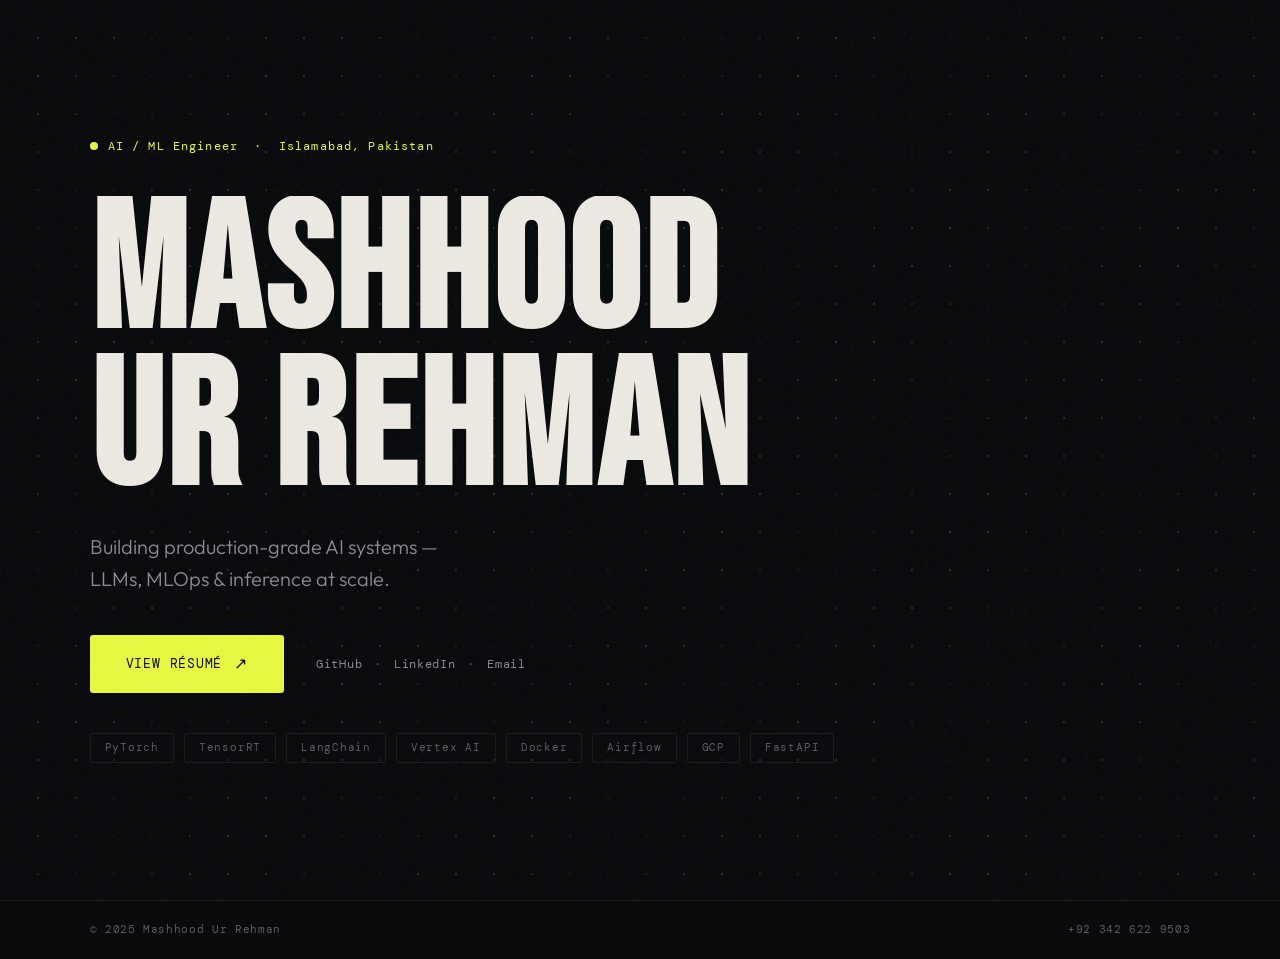
==== commit 296779c5: "added linkedin" ====
--- a/index.html
+++ b/index.html
@@ -39,7 +39,7 @@
       <div class="home-links">
         <a href="https://github.com/MrMashood" target="_blank">GitHub</a>
         <span class="divider">·</span>
-        <a href="https://linkedin.com/in/YOUR-HANDLE" target="_blank">LinkedIn</a>
+        <a href="https://www.linkedin.com/in/mashoodurrehman/" target="_blank">LinkedIn</a>
         <span class="divider">·</span>
         <a href="mailto:mashoodrehman112@gmail.com">Email</a>
       </div>
